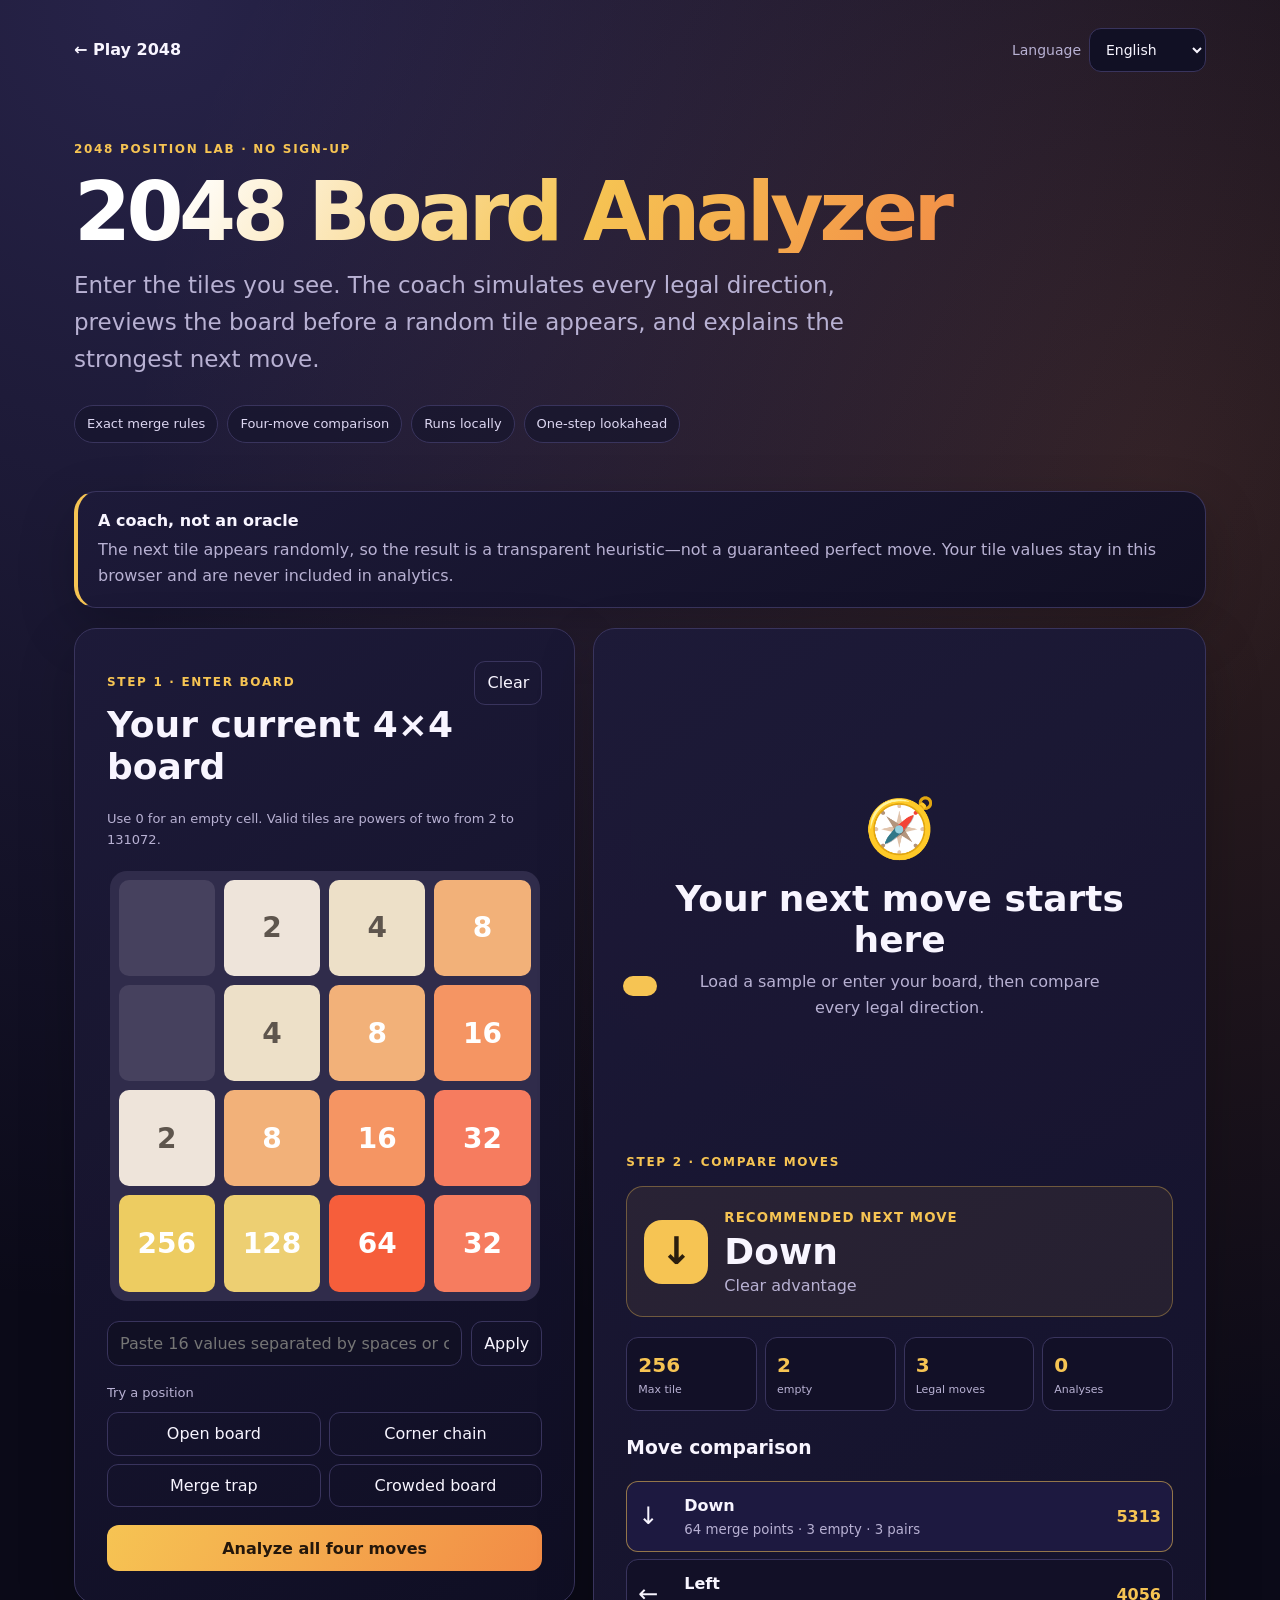
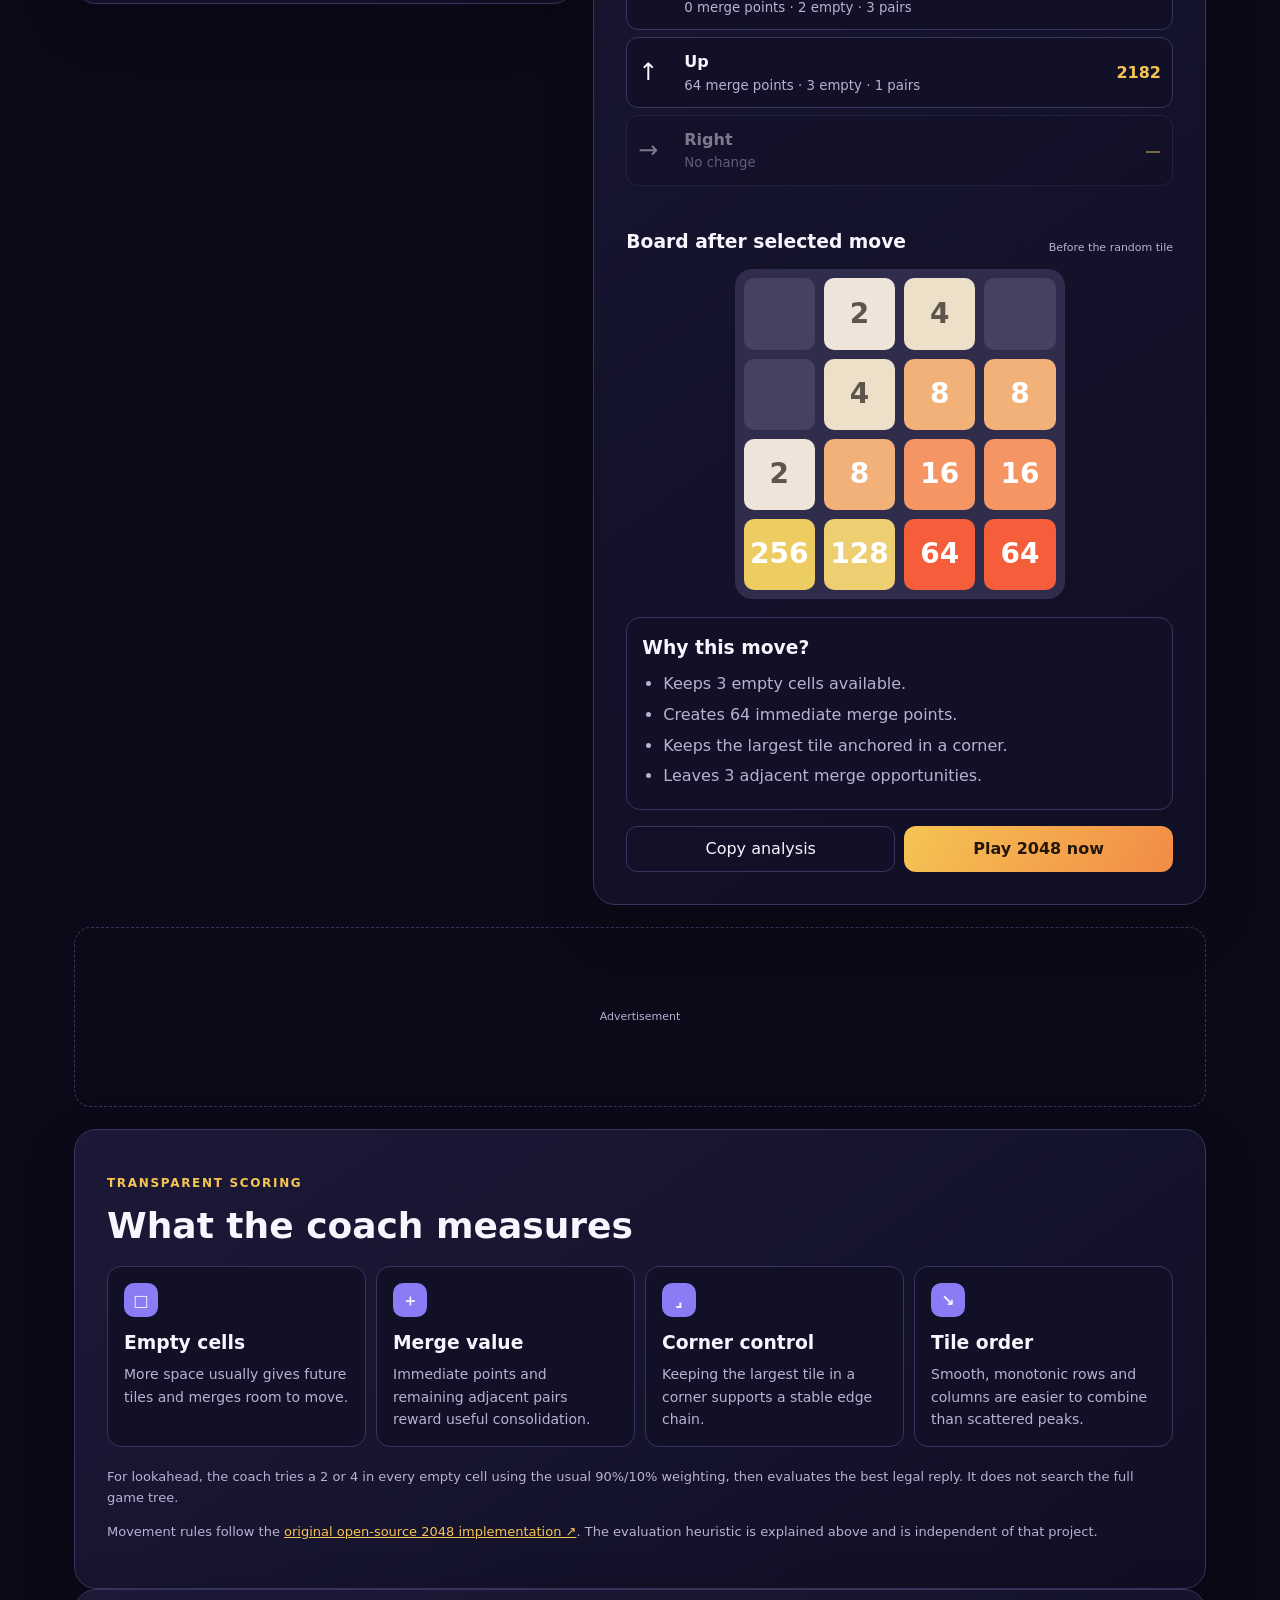
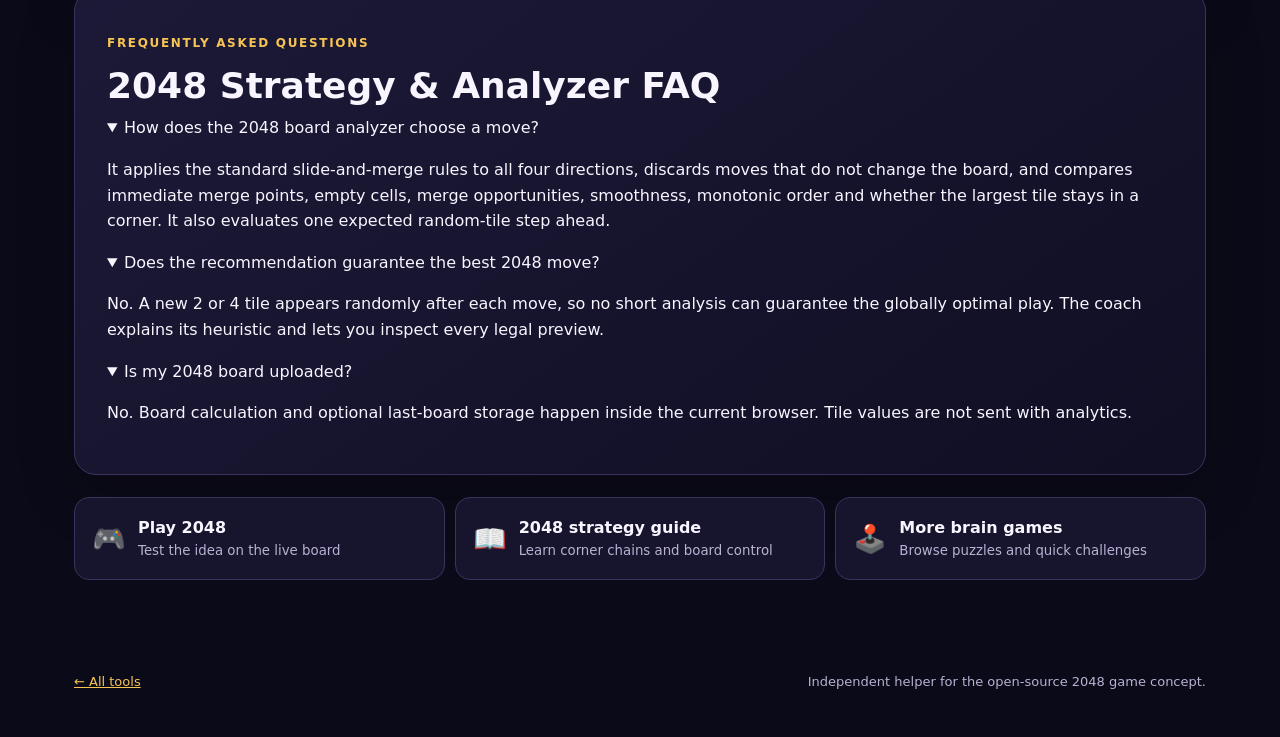
==== coach.html @ 90142094 "fix(seo): open coach faq details by default for search indexers" ====
<!doctype html>
<html lang="en">
<head>
  <meta charset="utf-8">
  <meta name="viewport" content="width=device-width,initial-scale=1">
  <meta name="robots" content="index,follow,max-image-preview:large">
  <meta name="theme-color" content="#17152d">
  <title>2048 Board Analyzer: Find Your Best Next Move | DopaBrain</title>
  <meta name="description" content="Enter any 2048 board and compare all legal moves. Preview the result, inspect empty cells, merges, corner control and get a transparent next-move recommendation.">
  <meta name="dateModified" content="2026-09-05">
  <link rel="canonical" href="https://dopabrain.com/puzzle-2048/coach.html">
  <meta property="og:type" content="website">
  <meta property="og:title" content="2048 Board Analyzer & Next-Move Coach">
  <meta property="og:description" content="Compare every legal 2048 move with a transparent, browser-local board analysis.">
  <meta property="og:url" content="https://dopabrain.com/puzzle-2048/coach.html">
  <meta property="og:image" content="https://dopabrain.com/portal/img/og/puzzle-2048.png">
  <meta name="twitter:card" content="summary_large_image">
  <link rel="alternate" hreflang="en" href="https://dopabrain.com/puzzle-2048/coach.html?lang=en">
  <link rel="alternate" hreflang="ko" href="https://dopabrain.com/puzzle-2048/coach.html?lang=ko">
  <link rel="alternate" hreflang="zh" href="https://dopabrain.com/puzzle-2048/coach.html?lang=zh">
  <link rel="alternate" hreflang="hi" href="https://dopabrain.com/puzzle-2048/coach.html?lang=hi">
  <link rel="alternate" hreflang="ru" href="https://dopabrain.com/puzzle-2048/coach.html?lang=ru">
  <link rel="alternate" hreflang="ja" href="https://dopabrain.com/puzzle-2048/coach.html?lang=ja">
  <link rel="alternate" hreflang="es" href="https://dopabrain.com/puzzle-2048/coach.html?lang=es">
  <link rel="alternate" hreflang="pt" href="https://dopabrain.com/puzzle-2048/coach.html?lang=pt">
  <link rel="alternate" hreflang="id" href="https://dopabrain.com/puzzle-2048/coach.html?lang=id">
  <link rel="alternate" hreflang="tr" href="https://dopabrain.com/puzzle-2048/coach.html?lang=tr">
  <link rel="alternate" hreflang="de" href="https://dopabrain.com/puzzle-2048/coach.html?lang=de">
  <link rel="alternate" hreflang="fr" href="https://dopabrain.com/puzzle-2048/coach.html?lang=fr">
  <link rel="alternate" hreflang="x-default" href="https://dopabrain.com/puzzle-2048/coach.html">
  <link rel="stylesheet" href="css/coach.css">
  <script async src="https://www.googletagmanager.com/gtag/js?id=G-J8GSWM40TV"></script>
  <script>window.dataLayer=window.dataLayer||[];function gtag(){dataLayer.push(arguments)}gtag('js',new Date());gtag('config','G-J8GSWM40TV',{'anonymize_ip':true,'allow_google_signals':false});</script>
  <script type="application/ld+json">
  {"@context":"https://schema.org","@type":"WebApplication","name":"2048 Board Analyzer and Next-Move Coach","applicationCategory":"GameApplication","operatingSystem":"Any","url":"https://dopabrain.com/puzzle-2048/coach.html","dateModified":"2026-09-05","isAccessibleForFree":true,"offers":{"@type":"Offer","price":"0","priceCurrency":"USD"},"description":"A browser-local 2048 position analyzer that simulates legal moves and compares board health."}
  </script>
  <script type="application/ld+json">
  {"@context":"https://schema.org","@type":"FAQPage","mainEntity":[
    {"@type":"Question","name":"How does the 2048 board analyzer choose a move?","acceptedAnswer":{"@type":"Answer","text":"It applies the standard slide-and-merge rules to all four directions, discards moves that do not change the board, and compares immediate merge points, empty cells, merge opportunities, smoothness, monotonic order and whether the largest tile stays in a corner. It also evaluates one expected random-tile step ahead."}},
    {"@type":"Question","name":"Does the recommendation guarantee the best 2048 move?","acceptedAnswer":{"@type":"Answer","text":"No. A new 2 or 4 tile appears randomly after each move, so no short analysis can guarantee the globally optimal play. The coach explains its heuristic and lets you inspect every legal preview."}},
    {"@type":"Question","name":"Is my 2048 board uploaded?","acceptedAnswer":{"@type":"Answer","text":"No. Board calculation and optional last-board storage happen inside the current browser. Tile values are not sent with analytics."}}
  ]}
  </script>
</head>
<body data-ad-serving="suspended-invalid-traffic-2026-09-03">
  <a class="skip" href="#boardEditor" data-i18n="skip">Skip to board editor</a>
  <header class="hero">
    <nav>
      <a href="./" id="playTop" data-preserve-lang><span aria-hidden="true">←</span> <span data-i18n="play">Play 2048</span></a>
      <label><span data-i18n="language">Language</span>
        <select id="language" aria-label="Language">
          <option value="en">English</option><option value="ko">한국어</option><option value="zh">中文</option><option value="hi">हिन्दी</option>
          <option value="ru">Русский</option><option value="ja">日本語</option><option value="es">Español</option><option value="pt">Português</option>
          <option value="id">Indonesia</option><option value="tr">Türkçe</option><option value="de">Deutsch</option><option value="fr">Français</option>
        </select>
      </label>
    </nav>
    <p class="eyebrow" data-i18n="eyebrow">2048 POSITION LAB · NO SIGN-UP</p>
    <h1 data-i18n="title">2048 Board Analyzer</h1>
    <p class="lead" data-i18n="lead">Enter the tiles you see. The coach simulates every legal direction, previews the board before a random tile appears, and explains the strongest next move.</p>
    <div class="hero-chips"><span data-i18n="chipRules">Exact merge rules</span><span data-i18n="chipMoves">Four-move comparison</span><span data-i18n="chipLocal">Runs locally</span><span data-i18n="chipLookahead">One-step lookahead</span></div>
  </header>

  <main>
    <section class="notice">
      <strong data-i18n="limitTitle">A coach, not an oracle</strong>
      <p data-i18n="limitBody">The next tile appears randomly, so the result is a transparent heuristic—not a guaranteed perfect move. Your tile values stay in this browser and are never included in analytics.</p>
    </section>

    <section class="workbench" aria-label="2048 analysis workbench">
      <article id="boardEditor" class="panel editor-panel">
        <div class="section-head"><div><p class="kicker" data-i18n="step1">STEP 1 · ENTER BOARD</p><h2 data-i18n="boardTitle">Your current 4×4 board</h2></div><button id="clearBoard" class="ghost" type="button" data-i18n="clear">Clear</button></div>
        <p class="fine" data-i18n="boardHelp">Use 0 for an empty cell. Valid tiles are powers of two from 2 to 131072.</p>
        <div id="boardInputs" class="board input-board" role="grid" aria-label="Editable 2048 board"></div>
        <div class="paste-row"><input id="pasteBoard" type="text" autocomplete="off" data-i18n-placeholder="pastePlaceholder" placeholder="Paste 16 values separated by spaces or commas"><button id="applyPaste" class="ghost" type="button" data-i18n="apply">Apply</button></div>
        <div class="preset-wrap"><span data-i18n="presets">Try a position</span><div id="presets" class="presets"><button type="button" data-preset="opening" data-i18n="presetOpening">Open board</button><button type="button" data-preset="corner" data-i18n="presetCorner">Corner chain</button><button type="button" data-preset="trap" data-i18n="presetTrap">Merge trap</button><button type="button" data-preset="endgame" data-i18n="presetEndgame">Crowded board</button></div></div>
        <p id="inputError" class="error" role="alert" hidden></p>
        <button id="analyze" class="primary analyze" type="button" data-i18n="analyze">Analyze all four moves</button>
      </article>

      <article class="panel result-panel" aria-live="polite">
        <div id="resultEmpty" class="result-empty"><span>🧭</span><h2 data-i18n="emptyTitle">Your next move starts here</h2><p data-i18n="emptyBody">Load a sample or enter your board, then compare every legal direction.</p></div>
        <div id="resultContent" hidden>
          <p class="kicker" data-i18n="step2">STEP 2 · COMPARE MOVES</p>
          <div class="recommendation"><span id="bestArrow" aria-hidden="true">←</span><div><small data-i18n="recommendation">RECOMMENDED NEXT MOVE</small><h2 id="bestMove">Left</h2><p id="confidence"></p></div></div>
          <div id="diagnostics" class="diagnostics"></div>
          <h3 data-i18n="moveTableTitle">Move comparison</h3>
          <div id="moveList" class="move-list"></div>
          <div class="preview-head"><h3 data-i18n="previewTitle">Board after selected move</h3><span data-i18n="beforeRandom">Before the random tile</span></div>
          <div id="previewBoard" class="board preview-board" aria-label="Move preview"></div>
          <div class="why"><h3 data-i18n="whyTitle">Why this move?</h3><ul id="reasons"></ul></div>
          <div class="result-actions"><button id="copyAnalysis" class="ghost" type="button" data-i18n="copy">Copy analysis</button><a id="playResult" class="primary link-button" href="./" data-preserve-lang data-i18n="playPosition">Play 2048 now</a></div>
        </div>
      </article>
    </section>

    <div class="ad-wrap"><span data-i18n="ad">Advertisement</span></div>

    <section class="panel explain">
      <p class="kicker" data-i18n="methodKicker">TRANSPARENT SCORING</p><h2 data-i18n="methodTitle">What the coach measures</h2>
      <div class="factor-grid">
        <article><span>□</span><h3 data-i18n="factorEmpty">Empty cells</h3><p data-i18n="factorEmptyBody">More space usually gives future tiles and merges room to move.</p></article>
        <article><span>＋</span><h3 data-i18n="factorMerge">Merge value</h3><p data-i18n="factorMergeBody">Immediate points and remaining adjacent pairs reward useful consolidation.</p></article>
        <article><span>⌟</span><h3 data-i18n="factorCorner">Corner control</h3><p data-i18n="factorCornerBody">Keeping the largest tile in a corner supports a stable edge chain.</p></article>
        <article><span>↘</span><h3 data-i18n="factorOrder">Tile order</h3><p data-i18n="factorOrderBody">Smooth, monotonic rows and columns are easier to combine than scattered peaks.</p></article>
      </div>
      <p class="fine" data-i18n="methodNote">For lookahead, the coach tries a 2 or 4 in every empty cell using the usual 90%/10% weighting, then evaluates the best legal reply. It does not search the full game tree.</p>
      <p class="fine">Movement rules follow the <a href="https://github.com/gabrielecirulli/2048" target="_blank" rel="noopener">original open-source 2048 implementation ↗</a>. The evaluation heuristic is explained above and is independent of that project.</p>
    </section>

    <section class="panel faq-section" aria-labelledby="faqTitle">
      <p class="kicker" data-i18n="faqKicker">FREQUENTLY ASKED QUESTIONS</p>
      <h2 id="faqTitle" data-i18n="faqTitle">2048 Strategy &amp; Analyzer FAQ</h2>
      <details class="faq-item" open>
        <summary data-i18n="faqQ1">How does the 2048 board analyzer choose a move?</summary>
        <p data-i18n="faqA1">It applies the standard slide-and-merge rules to all four directions, discards moves that do not change the board, and compares immediate merge points, empty cells, merge opportunities, smoothness, monotonic order and whether the largest tile stays in a corner. It also evaluates one expected random-tile step ahead.</p>
      </details>
      <details class="faq-item" open>
        <summary data-i18n="faqQ2">Does the recommendation guarantee the best 2048 move?</summary>
        <p data-i18n="faqA2">No. A new 2 or 4 tile appears randomly after each move, so no short analysis can guarantee the globally optimal play. The coach explains its heuristic and lets you inspect every legal preview.</p>
      </details>
      <details class="faq-item" open>
        <summary data-i18n="faqQ3">Is my 2048 board uploaded?</summary>
        <p data-i18n="faqA3">No. Board calculation and optional last-board storage happen inside the current browser. Tile values are not sent with analytics.</p>
      </details>
    </section>

    <section class="next-links">
      <a href="./" data-preserve-lang data-destination="play"><span>🎮</span><div><strong data-i18n="playCard">Play 2048</strong><small data-i18n="playCardBody">Test the idea on the live board</small></div></a>
      <a id="guideLink" href="/portal/blog/en/number-puzzle-2048-tips.html" data-destination="guide"><span>📖</span><div><strong data-i18n="guideCard">2048 strategy guide</strong><small data-i18n="guideCardBody">Learn corner chains and board control</small></div></a>
      <a href="/portal/games/" data-destination="games"><span>🕹️</span><div><strong data-i18n="gamesCard">More brain games</strong><small data-i18n="gamesCardBody">Browse puzzles and quick challenges</small></div></a>
    </section>
  </main>
  <footer><a href="/portal/tools/" data-i18n="tools">← All tools</a><span data-i18n="footer">Independent helper for the open-source 2048 game concept.</span></footer>
  <div id="toast" role="status" aria-live="polite"></div>
  <script src="js/coach.js" defer></script>
  <script src="/portal/js/cross-promo.js" defer></script>
</body>
</html>
---- css/coach.css ----
:root{--bg:#0b0a18;--panel:#17152d;--panel2:#201d3b;--line:#39345d;--text:#f8f5ff;--muted:#b8b1d3;--gold:#f6c453;--orange:#f28b46;--purple:#8b7cf6;--green:#78d9a1;--red:#ff7f8f;--radius:22px}*{box-sizing:border-box}html{scroll-behavior:smooth;overflow-x:hidden}body{margin:0;background:radial-gradient(circle at 12% 0,rgba(139,124,246,.22),transparent 32%),radial-gradient(circle at 90% 12%,rgba(242,139,70,.16),transparent 28%),var(--bg);color:var(--text);font:16px/1.6 Inter,ui-sans-serif,system-ui,-apple-system,BlinkMacSystemFont,"Segoe UI",sans-serif}button,input,select{font:inherit}a{color:var(--gold)}.skip{position:fixed;top:-80px;left:12px;z-index:50;padding:10px 14px;border-radius:10px;background:var(--gold);color:#21180b}.skip:focus{top:12px}.hero{max-width:1180px;margin:auto;padding:28px 24px 48px}.hero nav{display:flex;justify-content:space-between;align-items:center;gap:18px}.hero nav>a{color:var(--text);text-decoration:none;font-weight:800}.hero nav label{display:flex;align-items:center;gap:8px;color:var(--muted);font-size:14px}.hero select,.paste-row input{min-height:44px;border:1px solid var(--line);border-radius:12px;background:#111024;color:var(--text);padding:9px 12px}.eyebrow,.kicker{color:var(--gold);font-size:12px;font-weight:900;letter-spacing:.14em}.eyebrow{margin-top:68px}.hero h1{max-width:900px;margin:5px 0 14px;font-size:clamp(43px,8vw,82px);line-height:1;letter-spacing:-.055em;background:linear-gradient(120deg,#fff 12%,var(--gold),var(--orange));color:transparent;background-clip:text}.lead{max-width:800px;margin:0;color:var(--muted);font-size:clamp(18px,2.7vw,23px)}.hero-chips{display:flex;flex-wrap:wrap;gap:9px;margin-top:27px}.hero-chips span{padding:8px 12px;border:1px solid var(--line);border-radius:99px;background:rgba(23,21,45,.72);color:#ddd7f2;font-size:13px}main{max-width:1180px;margin:auto;padding:0 24px 70px}.notice,.panel{border:1px solid var(--line);border-radius:var(--radius);background:linear-gradient(145deg,rgba(29,26,57,.96),rgba(16,15,36,.96));box-shadow:0 20px 55px rgba(0,0,0,.22)}.notice{padding:16px 20px;margin-bottom:20px;border-left:4px solid var(--gold)}.notice p{margin:3px 0;color:var(--muted)}.workbench{display:grid;grid-template-columns:minmax(0,.9fr) minmax(0,1.1fr);gap:18px;align-items:start}.panel{padding:clamp(20px,3vw,32px)}.section-head{display:flex;align-items:flex-start;justify-content:space-between;gap:14px}.panel h2{margin:3px 0 9px;font-size:clamp(25px,3vw,36px);line-height:1.15}.fine{color:var(--muted);font-size:13px}.board{display:grid;grid-template-columns:repeat(4,minmax(0,1fr));gap:9px;width:min(100%,430px);aspect-ratio:1;margin:20px auto;padding:9px;border-radius:17px;background:#302c4b}.board-cell{display:grid;place-items:center;min-width:0;border:0;border-radius:10px;background:#46415e;color:#fff;font-weight:900;font-size:clamp(16px,3.6vw,28px);text-align:center}.input-board .board-cell{width:100%;height:100%;padding:2px;outline:none}.input-board .board-cell:focus{box-shadow:0 0 0 3px var(--gold)}.input-board .board-cell.invalid{box-shadow:0 0 0 3px var(--red)}.board-cell[data-level="0"]{color:rgba(255,255,255,.35)}.board-cell[data-level="1"]{background:#eee4da;color:#5e554d}.board-cell[data-level="2"]{background:#ede0c8;color:#5e554d}.board-cell[data-level="3"]{background:#f2b179}.board-cell[data-level="4"]{background:#f59563}.board-cell[data-level="5"]{background:#f67c5f}.board-cell[data-level="6"]{background:#f65e3b}.board-cell[data-level="7"]{background:#edcf72}.board-cell[data-level="8"]{background:#edcc61}.board-cell[data-level="9"]{background:#edc850}.board-cell[data-level="10"]{background:#edc53f}.board-cell[data-level="11"]{background:#edc22e}.board-cell[data-level="12"]{background:#8b7cf6}.board-cell[data-level="13"]{background:#6d5fe6}.board-cell[data-level="14"],.board-cell[data-level="15"],.board-cell[data-level="16"],.board-cell[data-level="17"]{background:#392f95}.paste-row{display:grid;grid-template-columns:1fr auto;gap:9px;margin:17px 0}.paste-row input{width:100%;min-width:0}.preset-wrap>span{display:block;margin-bottom:8px;color:var(--muted);font-size:13px}.presets{display:grid;grid-template-columns:repeat(2,minmax(0,1fr));gap:8px}.presets button,.ghost{min-height:42px;border:1px solid var(--line);border-radius:11px;background:transparent;color:var(--text);padding:8px 12px;cursor:pointer}.presets button:hover,.ghost:hover{border-color:var(--gold)}.primary{min-height:46px;border:0;border-radius:12px;background:linear-gradient(120deg,var(--gold),var(--orange));color:#24170b;padding:10px 16px;font-weight:900;cursor:pointer}.analyze{width:100%;margin-top:18px}.error{padding:10px 12px;border:1px solid rgba(255,127,143,.35);border-radius:10px;background:rgba(255,127,143,.08);color:#ffc4cb}.result-panel{position:sticky;top:16px;min-height:560px}.result-empty{min-height:480px;display:grid;place-content:center;text-align:center;color:var(--muted)}.result-empty>span{font-size:58px}.result-empty h2{color:var(--text)}.result-empty p{max-width:440px;margin:0 auto}.recommendation{display:flex;align-items:center;gap:16px;margin:14px 0 20px;padding:17px;border:1px solid rgba(246,196,83,.35);border-radius:17px;background:rgba(246,196,83,.07)}.recommendation>span{display:grid;place-items:center;width:64px;height:64px;flex:0 0 64px;border-radius:18px;background:var(--gold);color:#2b1e0e;font-size:38px;font-weight:900}.recommendation small{color:var(--gold);font-weight:900;letter-spacing:.08em}.recommendation h2{margin:1px 0}.recommendation p{margin:0;color:var(--muted)}.diagnostics{display:grid;grid-template-columns:repeat(4,minmax(0,1fr));gap:8px;margin-bottom:22px}.diagnostics div{display:grid;padding:11px;border:1px solid var(--line);border-radius:12px;background:#121027}.diagnostics strong{font-size:20px;color:var(--gold)}.diagnostics span{font-size:11px;color:var(--muted)}.move-list{display:grid;gap:7px}.move-row{display:grid;grid-template-columns:36px 1fr auto;align-items:center;gap:10px;width:100%;padding:11px;border:1px solid var(--line);border-radius:12px;background:#121027;color:var(--text);text-align:left;cursor:pointer}.move-row:hover,.move-row.selected{border-color:var(--purple);background:#1d1940}.move-row.recommended{border-color:rgba(246,196,83,.55)}.move-row:disabled{opacity:.46;cursor:not-allowed}.move-row>span:first-child{font-size:24px}.move-row strong,.move-row small{display:block}.move-row small{color:var(--muted)}.move-row b{color:var(--gold)}.preview-head{display:flex;align-items:end;justify-content:space-between;gap:12px;margin-top:22px}.preview-head h3{margin-bottom:0}.preview-head span{color:var(--muted);font-size:11px}.preview-board{width:min(100%,330px);margin:13px auto}.why{margin-top:18px;padding:15px;border:1px solid var(--line);border-radius:14px;background:#121027}.why h3{margin:0}.why ul{margin:8px 0 0;padding-left:21px;color:var(--muted)}.why li{margin:5px 0}.result-actions{display:grid;grid-template-columns:1fr 1fr;gap:9px;margin-top:16px}.link-button{display:grid;place-items:center;text-decoration:none}.ad-wrap{min-height:180px;display:grid;place-items:center;margin:22px 0;border:1px dashed var(--line);border-radius:17px;color:var(--muted);font-size:11px}.explain{margin-top:22px}.factor-grid{display:grid;grid-template-columns:repeat(4,minmax(0,1fr));gap:10px;margin:20px 0}.factor-grid article{padding:16px;border:1px solid var(--line);border-radius:14px;background:#121027}.factor-grid article>span{display:grid;place-items:center;width:34px;height:34px;border-radius:10px;background:var(--purple);font-weight:900}.factor-grid h3{margin:11px 0 5px}.factor-grid p{margin:0;color:var(--muted);font-size:14px}.next-links{display:grid;grid-template-columns:repeat(3,minmax(0,1fr));gap:10px;margin:22px 0}.next-links a{display:flex;gap:12px;align-items:center;padding:17px;border:1px solid var(--line);border-radius:15px;background:var(--panel);color:var(--text);text-decoration:none}.next-links a:hover{border-color:var(--gold)}.next-links a>span{font-size:27px}.next-links strong,.next-links small{display:block}.next-links small{color:var(--muted)}footer{max-width:1180px;margin:auto;padding:0 24px 45px;display:flex;justify-content:space-between;gap:18px;color:var(--muted);font-size:13px}#toast{position:fixed;left:50%;bottom:24px;z-index:60;transform:translate(-50%,120px);padding:10px 17px;border-radius:99px;background:var(--gold);color:#25180a;font-weight:900;transition:.24s}#toast.show{transform:translate(-50%,0)}@media(max-width:900px){.workbench{grid-template-columns:1fr}.result-panel{position:static}.factor-grid{grid-template-columns:repeat(2,minmax(0,1fr))}}@media(max-width:620px){.hero,main{padding-left:15px;padding-right:15px}.hero nav{align-items:flex-start}.hero nav label>span{display:none}.eyebrow{margin-top:48px}.panel{padding:19px 14px}.diagnostics{grid-template-columns:repeat(2,minmax(0,1fr))}.next-links{grid-template-columns:1fr}.result-actions{grid-template-columns:1fr}.board{gap:6px;padding:6px}.board-cell{border-radius:7px}.preview-head{align-items:flex-start;flex-direction:column}.factor-grid{grid-template-columns:1fr 1fr}footer{flex-direction:column}.paste-row{grid-template-columns:1fr}.faq-section{margin-top:22px}.faq-item{border:1px solid var(--line);border-radius:12px;background:#121027;margin-bottom:10px;overflow:hidden}.faq-item summary{min-height:48px;display:flex;align-items:center;padding:12px 16px;cursor:pointer;font-weight:700;color:var(--text);outline:none;user-select:none}.faq-item summary:hover{color:var(--gold)}.faq-item p{padding:0 16px 14px;margin:0;color:var(--muted);font-size:14px;line-height:1.6}
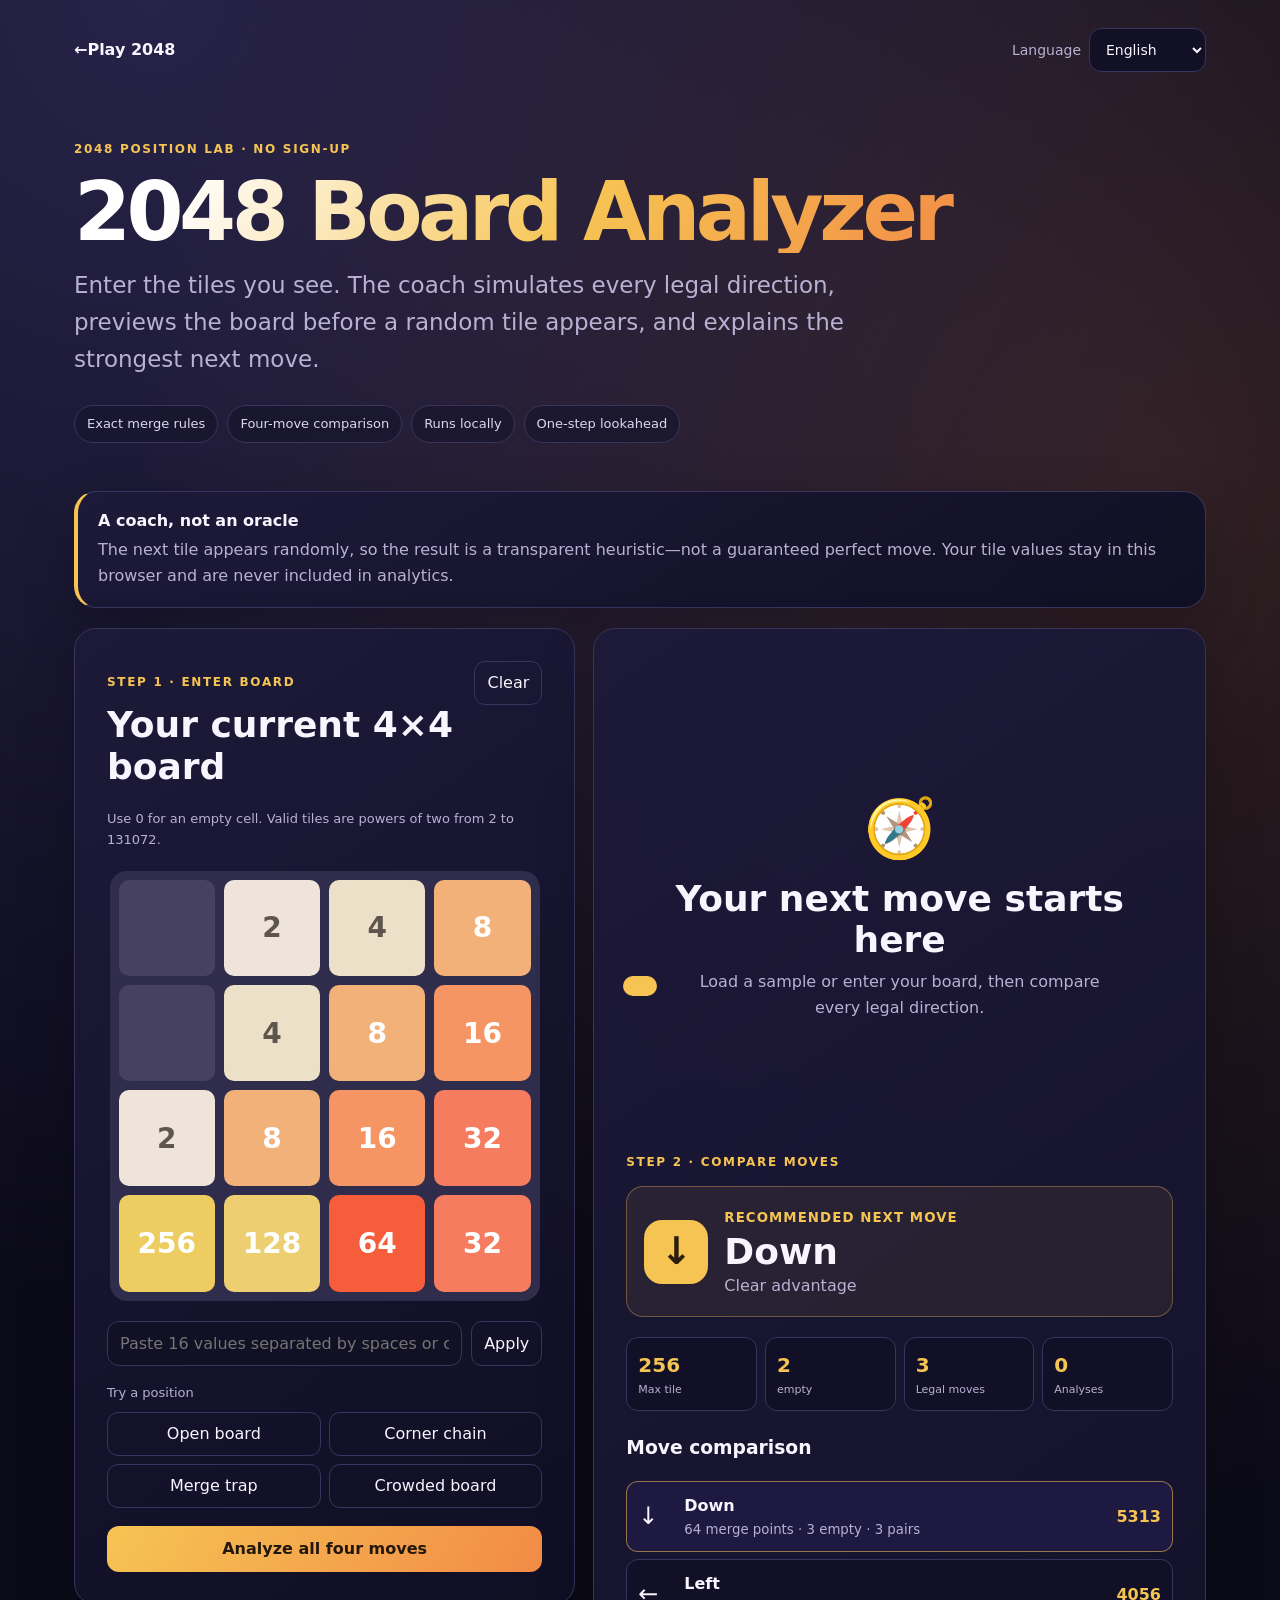
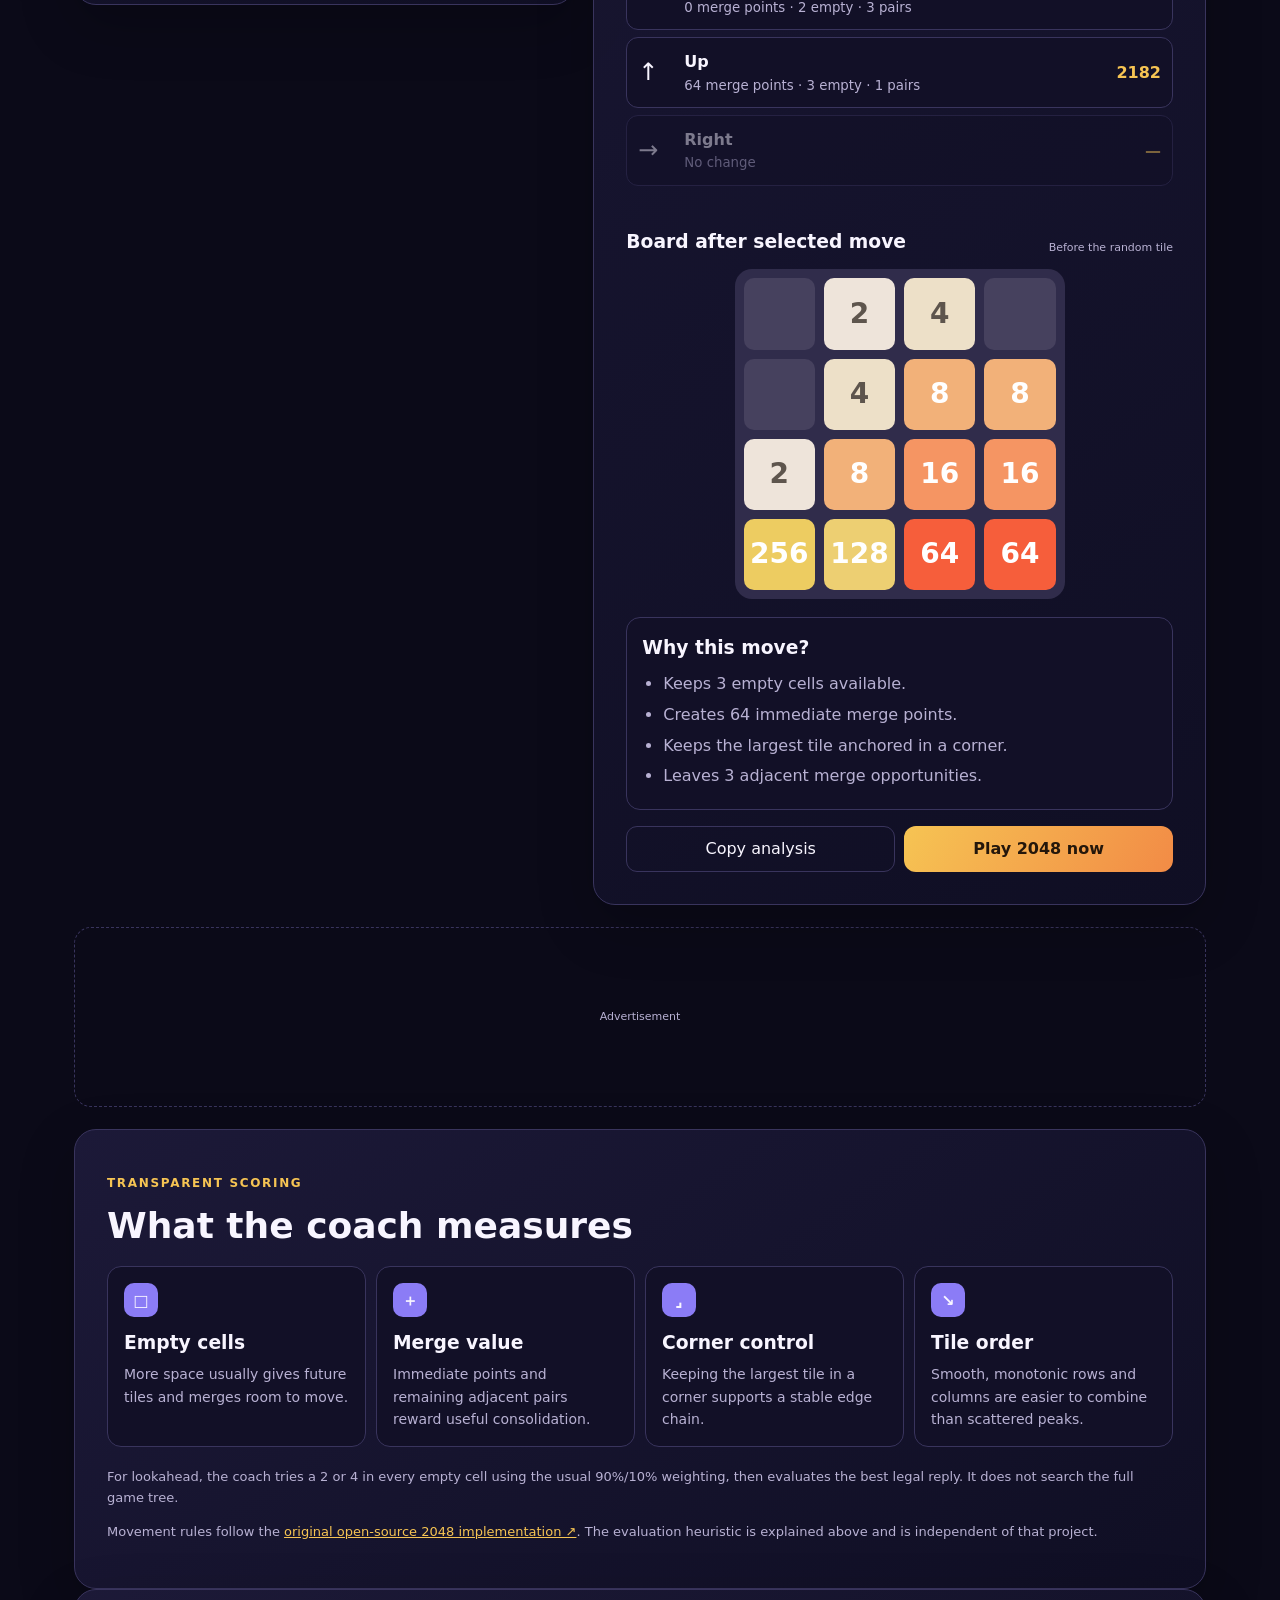
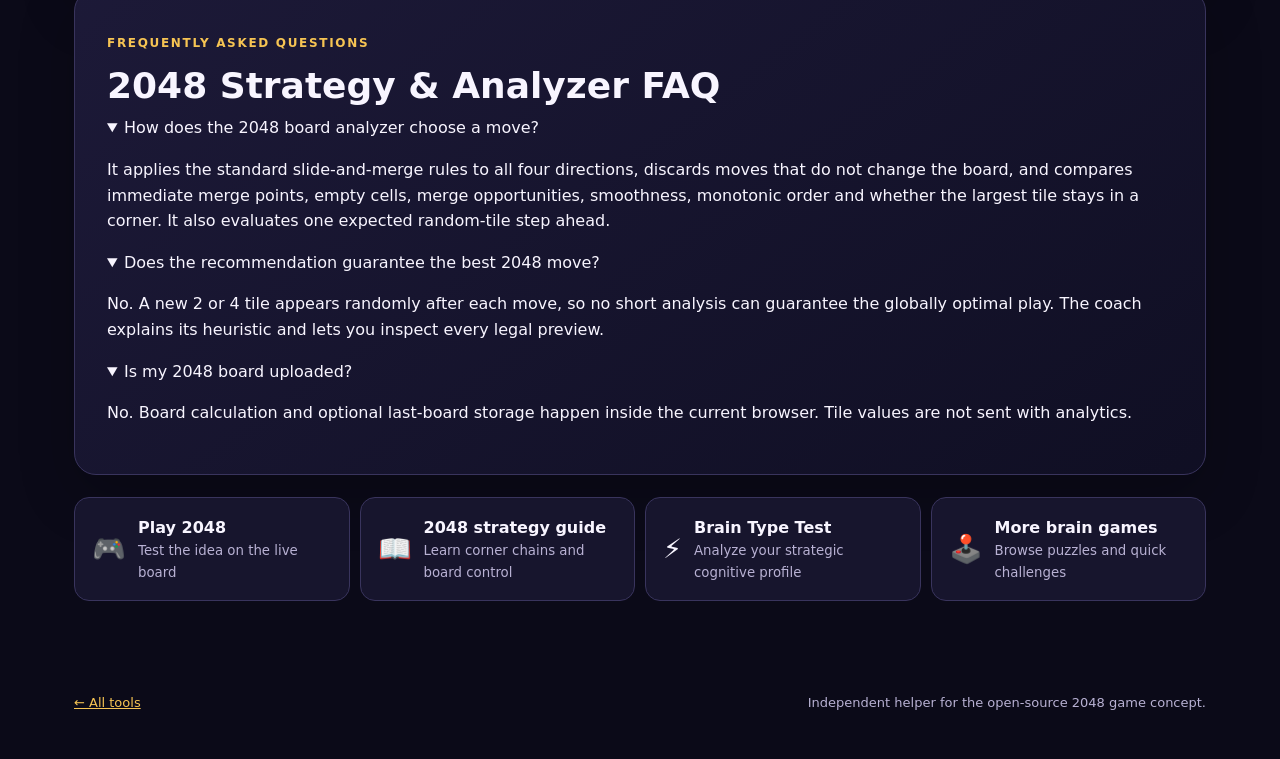
==== commit b0c05452: "feat(funnel): interlink 2048 coach with brain-type test and fix home link touch target" ====
--- a/coach.html
+++ b/coach.html
@@ -128,6 +128,7 @@
     <section class="next-links">
       <a href="./" data-preserve-lang data-destination="play"><span>🎮</span><div><strong data-i18n="playCard">Play 2048</strong><small data-i18n="playCardBody">Test the idea on the live board</small></div></a>
       <a id="guideLink" href="/portal/blog/en/number-puzzle-2048-tips.html" data-destination="guide"><span>📖</span><div><strong data-i18n="guideCard">2048 strategy guide</strong><small data-i18n="guideCardBody">Learn corner chains and board control</small></div></a>
+      <a href="/brain-type/" data-preserve-lang data-destination="brain-type"><span>⚡</span><div><strong data-i18n="brainCard">Brain Type Test</strong><small data-i18n="brainCardBody">Analyze your strategic cognitive profile</small></div></a>
       <a href="/portal/games/" data-destination="games"><span>🕹️</span><div><strong data-i18n="gamesCard">More brain games</strong><small data-i18n="gamesCardBody">Browse puzzles and quick challenges</small></div></a>
     </section>
   </main>
--- a/css/coach.css
+++ b/css/coach.css
@@ -1 +1 @@
-:root{--bg:#0b0a18;--panel:#17152d;--panel2:#201d3b;--line:#39345d;--text:#f8f5ff;--muted:#b8b1d3;--gold:#f6c453;--orange:#f28b46;--purple:#8b7cf6;--green:#78d9a1;--red:#ff7f8f;--radius:22px}*{box-sizing:border-box}html{scroll-behavior:smooth;overflow-x:hidden}body{margin:0;background:radial-gradient(circle at 12% 0,rgba(139,124,246,.22),transparent 32%),radial-gradient(circle at 90% 12%,rgba(242,139,70,.16),transparent 28%),var(--bg);color:var(--text);font:16px/1.6 Inter,ui-sans-serif,system-ui,-apple-system,BlinkMacSystemFont,"Segoe UI",sans-serif}button,input,select{font:inherit}a{color:var(--gold)}.skip{position:fixed;top:-80px;left:12px;z-index:50;padding:10px 14px;border-radius:10px;background:var(--gold);color:#21180b}.skip:focus{top:12px}.hero{max-width:1180px;margin:auto;padding:28px 24px 48px}.hero nav{display:flex;justify-content:space-between;align-items:center;gap:18px}.hero nav>a{color:var(--text);text-decoration:none;font-weight:800}.hero nav label{display:flex;align-items:center;gap:8px;color:var(--muted);font-size:14px}.hero select,.paste-row input{min-height:44px;border:1px solid var(--line);border-radius:12px;background:#111024;color:var(--text);padding:9px 12px}.eyebrow,.kicker{color:var(--gold);font-size:12px;font-weight:900;letter-spacing:.14em}.eyebrow{margin-top:68px}.hero h1{max-width:900px;margin:5px 0 14px;font-size:clamp(43px,8vw,82px);line-height:1;letter-spacing:-.055em;background:linear-gradient(120deg,#fff 12%,var(--gold),var(--orange));color:transparent;background-clip:text}.lead{max-width:800px;margin:0;color:var(--muted);font-size:clamp(18px,2.7vw,23px)}.hero-chips{display:flex;flex-wrap:wrap;gap:9px;margin-top:27px}.hero-chips span{padding:8px 12px;border:1px solid var(--line);border-radius:99px;background:rgba(23,21,45,.72);color:#ddd7f2;font-size:13px}main{max-width:1180px;margin:auto;padding:0 24px 70px}.notice,.panel{border:1px solid var(--line);border-radius:var(--radius);background:linear-gradient(145deg,rgba(29,26,57,.96),rgba(16,15,36,.96));box-shadow:0 20px 55px rgba(0,0,0,.22)}.notice{padding:16px 20px;margin-bottom:20px;border-left:4px solid var(--gold)}.notice p{margin:3px 0;color:var(--muted)}.workbench{display:grid;grid-template-columns:minmax(0,.9fr) minmax(0,1.1fr);gap:18px;align-items:start}.panel{padding:clamp(20px,3vw,32px)}.section-head{display:flex;align-items:flex-start;justify-content:space-between;gap:14px}.panel h2{margin:3px 0 9px;font-size:clamp(25px,3vw,36px);line-height:1.15}.fine{color:var(--muted);font-size:13px}.board{display:grid;grid-template-columns:repeat(4,minmax(0,1fr));gap:9px;width:min(100%,430px);aspect-ratio:1;margin:20px auto;padding:9px;border-radius:17px;background:#302c4b}.board-cell{display:grid;place-items:center;min-width:0;border:0;border-radius:10px;background:#46415e;color:#fff;font-weight:900;font-size:clamp(16px,3.6vw,28px);text-align:center}.input-board .board-cell{width:100%;height:100%;padding:2px;outline:none}.input-board .board-cell:focus{box-shadow:0 0 0 3px var(--gold)}.input-board .board-cell.invalid{box-shadow:0 0 0 3px var(--red)}.board-cell[data-level="0"]{color:rgba(255,255,255,.35)}.board-cell[data-level="1"]{background:#eee4da;color:#5e554d}.board-cell[data-level="2"]{background:#ede0c8;color:#5e554d}.board-cell[data-level="3"]{background:#f2b179}.board-cell[data-level="4"]{background:#f59563}.board-cell[data-level="5"]{background:#f67c5f}.board-cell[data-level="6"]{background:#f65e3b}.board-cell[data-level="7"]{background:#edcf72}.board-cell[data-level="8"]{background:#edcc61}.board-cell[data-level="9"]{background:#edc850}.board-cell[data-level="10"]{background:#edc53f}.board-cell[data-level="11"]{background:#edc22e}.board-cell[data-level="12"]{background:#8b7cf6}.board-cell[data-level="13"]{background:#6d5fe6}.board-cell[data-level="14"],.board-cell[data-level="15"],.board-cell[data-level="16"],.board-cell[data-level="17"]{background:#392f95}.paste-row{display:grid;grid-template-columns:1fr auto;gap:9px;margin:17px 0}.paste-row input{width:100%;min-width:0}.preset-wrap>span{display:block;margin-bottom:8px;color:var(--muted);font-size:13px}.presets{display:grid;grid-template-columns:repeat(2,minmax(0,1fr));gap:8px}.presets button,.ghost{min-height:42px;border:1px solid var(--line);border-radius:11px;background:transparent;color:var(--text);padding:8px 12px;cursor:pointer}.presets button:hover,.ghost:hover{border-color:var(--gold)}.primary{min-height:46px;border:0;border-radius:12px;background:linear-gradient(120deg,var(--gold),var(--orange));color:#24170b;padding:10px 16px;font-weight:900;cursor:pointer}.analyze{width:100%;margin-top:18px}.error{padding:10px 12px;border:1px solid rgba(255,127,143,.35);border-radius:10px;background:rgba(255,127,143,.08);color:#ffc4cb}.result-panel{position:sticky;top:16px;min-height:560px}.result-empty{min-height:480px;display:grid;place-content:center;text-align:center;color:var(--muted)}.result-empty>span{font-size:58px}.result-empty h2{color:var(--text)}.result-empty p{max-width:440px;margin:0 auto}.recommendation{display:flex;align-items:center;gap:16px;margin:14px 0 20px;padding:17px;border:1px solid rgba(246,196,83,.35);border-radius:17px;background:rgba(246,196,83,.07)}.recommendation>span{display:grid;place-items:center;width:64px;height:64px;flex:0 0 64px;border-radius:18px;background:var(--gold);color:#2b1e0e;font-size:38px;font-weight:900}.recommendation small{color:var(--gold);font-weight:900;letter-spacing:.08em}.recommendation h2{margin:1px 0}.recommendation p{margin:0;color:var(--muted)}.diagnostics{display:grid;grid-template-columns:repeat(4,minmax(0,1fr));gap:8px;margin-bottom:22px}.diagnostics div{display:grid;padding:11px;border:1px solid var(--line);border-radius:12px;background:#121027}.diagnostics strong{font-size:20px;color:var(--gold)}.diagnostics span{font-size:11px;color:var(--muted)}.move-list{display:grid;gap:7px}.move-row{display:grid;grid-template-columns:36px 1fr auto;align-items:center;gap:10px;width:100%;padding:11px;border:1px solid var(--line);border-radius:12px;background:#121027;color:var(--text);text-align:left;cursor:pointer}.move-row:hover,.move-row.selected{border-color:var(--purple);background:#1d1940}.move-row.recommended{border-color:rgba(246,196,83,.55)}.move-row:disabled{opacity:.46;cursor:not-allowed}.move-row>span:first-child{font-size:24px}.move-row strong,.move-row small{display:block}.move-row small{color:var(--muted)}.move-row b{color:var(--gold)}.preview-head{display:flex;align-items:end;justify-content:space-between;gap:12px;margin-top:22px}.preview-head h3{margin-bottom:0}.preview-head span{color:var(--muted);font-size:11px}.preview-board{width:min(100%,330px);margin:13px auto}.why{margin-top:18px;padding:15px;border:1px solid var(--line);border-radius:14px;background:#121027}.why h3{margin:0}.why ul{margin:8px 0 0;padding-left:21px;color:var(--muted)}.why li{margin:5px 0}.result-actions{display:grid;grid-template-columns:1fr 1fr;gap:9px;margin-top:16px}.link-button{display:grid;place-items:center;text-decoration:none}.ad-wrap{min-height:180px;display:grid;place-items:center;margin:22px 0;border:1px dashed var(--line);border-radius:17px;color:var(--muted);font-size:11px}.explain{margin-top:22px}.factor-grid{display:grid;grid-template-columns:repeat(4,minmax(0,1fr));gap:10px;margin:20px 0}.factor-grid article{padding:16px;border:1px solid var(--line);border-radius:14px;background:#121027}.factor-grid article>span{display:grid;place-items:center;width:34px;height:34px;border-radius:10px;background:var(--purple);font-weight:900}.factor-grid h3{margin:11px 0 5px}.factor-grid p{margin:0;color:var(--muted);font-size:14px}.next-links{display:grid;grid-template-columns:repeat(3,minmax(0,1fr));gap:10px;margin:22px 0}.next-links a{display:flex;gap:12px;align-items:center;padding:17px;border:1px solid var(--line);border-radius:15px;background:var(--panel);color:var(--text);text-decoration:none}.next-links a:hover{border-color:var(--gold)}.next-links a>span{font-size:27px}.next-links strong,.next-links small{display:block}.next-links small{color:var(--muted)}footer{max-width:1180px;margin:auto;padding:0 24px 45px;display:flex;justify-content:space-between;gap:18px;color:var(--muted);font-size:13px}#toast{position:fixed;left:50%;bottom:24px;z-index:60;transform:translate(-50%,120px);padding:10px 17px;border-radius:99px;background:var(--gold);color:#25180a;font-weight:900;transition:.24s}#toast.show{transform:translate(-50%,0)}@media(max-width:900px){.workbench{grid-template-columns:1fr}.result-panel{position:static}.factor-grid{grid-template-columns:repeat(2,minmax(0,1fr))}}@media(max-width:620px){.hero,main{padding-left:15px;padding-right:15px}.hero nav{align-items:flex-start}.hero nav label>span{display:none}.eyebrow{margin-top:48px}.panel{padding:19px 14px}.diagnostics{grid-template-columns:repeat(2,minmax(0,1fr))}.next-links{grid-template-columns:1fr}.result-actions{grid-template-columns:1fr}.board{gap:6px;padding:6px}.board-cell{border-radius:7px}.preview-head{align-items:flex-start;flex-direction:column}.factor-grid{grid-template-columns:1fr 1fr}footer{flex-direction:column}.paste-row{grid-template-columns:1fr}.faq-section{margin-top:22px}.faq-item{border:1px solid var(--line);border-radius:12px;background:#121027;margin-bottom:10px;overflow:hidden}.faq-item summary{min-height:48px;display:flex;align-items:center;padding:12px 16px;cursor:pointer;font-weight:700;color:var(--text);outline:none;user-select:none}.faq-item summary:hover{color:var(--gold)}.faq-item p{padding:0 16px 14px;margin:0;color:var(--muted);font-size:14px;line-height:1.6}
+:root{--bg:#0b0a18;--panel:#17152d;--panel2:#201d3b;--line:#39345d;--text:#f8f5ff;--muted:#b8b1d3;--gold:#f6c453;--orange:#f28b46;--purple:#8b7cf6;--green:#78d9a1;--red:#ff7f8f;--radius:22px}*{box-sizing:border-box}html{scroll-behavior:smooth;overflow-x:hidden}body{margin:0;background:radial-gradient(circle at 12% 0,rgba(139,124,246,.22),transparent 32%),radial-gradient(circle at 90% 12%,rgba(242,139,70,.16),transparent 28%),var(--bg);color:var(--text);font:16px/1.6 Inter,ui-sans-serif,system-ui,-apple-system,BlinkMacSystemFont,"Segoe UI",sans-serif}button,input,select{font:inherit}a{color:var(--gold)}.skip{position:fixed;top:-80px;left:12px;z-index:50;padding:10px 14px;border-radius:10px;background:var(--gold);color:#21180b}.skip:focus{top:12px}.hero{max-width:1180px;margin:auto;padding:28px 24px 48px}.hero nav{display:flex;justify-content:space-between;align-items:center;gap:18px}.hero nav>a{color:var(--text);text-decoration:none;font-weight:800;min-height:44px;display:inline-flex;align-items:center}.hero nav label{display:flex;align-items:center;gap:8px;color:var(--muted);font-size:14px}.hero select,.paste-row input{min-height:44px;border:1px solid var(--line);border-radius:12px;background:#111024;color:var(--text);padding:9px 12px}.eyebrow,.kicker{color:var(--gold);font-size:12px;font-weight:900;letter-spacing:.14em}.eyebrow{margin-top:68px}.hero h1{max-width:900px;margin:5px 0 14px;font-size:clamp(43px,8vw,82px);line-height:1;letter-spacing:-.055em;background:linear-gradient(120deg,#fff 12%,var(--gold),var(--orange));color:transparent;background-clip:text}.lead{max-width:800px;margin:0;color:var(--muted);font-size:clamp(18px,2.7vw,23px)}.hero-chips{display:flex;flex-wrap:wrap;gap:9px;margin-top:27px}.hero-chips span{padding:8px 12px;border:1px solid var(--line);border-radius:99px;background:rgba(23,21,45,.72);color:#ddd7f2;font-size:13px}main{max-width:1180px;margin:auto;padding:0 24px 70px}.notice,.panel{border:1px solid var(--line);border-radius:var(--radius);background:linear-gradient(145deg,rgba(29,26,57,.96),rgba(16,15,36,.96));box-shadow:0 20px 55px rgba(0,0,0,.22)}.notice{padding:16px 20px;margin-bottom:20px;border-left:4px solid var(--gold)}.notice p{margin:3px 0;color:var(--muted)}.workbench{display:grid;grid-template-columns:minmax(0,.9fr) minmax(0,1.1fr);gap:18px;align-items:start}.panel{padding:clamp(20px,3vw,32px)}.section-head{display:flex;align-items:flex-start;justify-content:space-between;gap:14px}.panel h2{margin:3px 0 9px;font-size:clamp(25px,3vw,36px);line-height:1.15}.fine{color:var(--muted);font-size:13px}.board{display:grid;grid-template-columns:repeat(4,minmax(0,1fr));gap:9px;width:min(100%,430px);aspect-ratio:1;margin:20px auto;padding:9px;border-radius:17px;background:#302c4b}.board-cell{display:grid;place-items:center;min-width:0;border:0;border-radius:10px;background:#46415e;color:#fff;font-weight:900;font-size:clamp(16px,3.6vw,28px);text-align:center}.input-board .board-cell{width:100%;height:100%;padding:2px;outline:none}.input-board .board-cell:focus{box-shadow:0 0 0 3px var(--gold)}.input-board .board-cell.invalid{box-shadow:0 0 0 3px var(--red)}.board-cell[data-level="0"]{color:rgba(255,255,255,.35)}.board-cell[data-level="1"]{background:#eee4da;color:#5e554d}.board-cell[data-level="2"]{background:#ede0c8;color:#5e554d}.board-cell[data-level="3"]{background:#f2b179}.board-cell[data-level="4"]{background:#f59563}.board-cell[data-level="5"]{background:#f67c5f}.board-cell[data-level="6"]{background:#f65e3b}.board-cell[data-level="7"]{background:#edcf72}.board-cell[data-level="8"]{background:#edcc61}.board-cell[data-level="9"]{background:#edc850}.board-cell[data-level="10"]{background:#edc53f}.board-cell[data-level="11"]{background:#edc22e}.board-cell[data-level="12"]{background:#8b7cf6}.board-cell[data-level="13"]{background:#6d5fe6}.board-cell[data-level="14"],.board-cell[data-level="15"],.board-cell[data-level="16"],.board-cell[data-level="17"]{background:#392f95}.paste-row{display:grid;grid-template-columns:1fr auto;gap:9px;margin:17px 0}.paste-row input{width:100%;min-width:0}.preset-wrap>span{display:block;margin-bottom:8px;color:var(--muted);font-size:13px}.presets{display:grid;grid-template-columns:repeat(2,minmax(0,1fr));gap:8px}.presets button,.ghost{min-height:44px;border:1px solid var(--line);border-radius:11px;background:transparent;color:var(--text);padding:8px 12px;cursor:pointer}.presets button:hover,.ghost:hover{border-color:var(--gold)}.primary{min-height:46px;border:0;border-radius:12px;background:linear-gradient(120deg,var(--gold),var(--orange));color:#24170b;padding:10px 16px;font-weight:900;cursor:pointer}.analyze{width:100%;margin-top:18px}.error{padding:10px 12px;border:1px solid rgba(255,127,143,.35);border-radius:10px;background:rgba(255,127,143,.08);color:#ffc4cb}.result-panel{position:sticky;top:16px;min-height:560px}.result-empty{min-height:480px;display:grid;place-content:center;text-align:center;color:var(--muted)}.result-empty>span{font-size:58px}.result-empty h2{color:var(--text)}.result-empty p{max-width:440px;margin:0 auto}.recommendation{display:flex;align-items:center;gap:16px;margin:14px 0 20px;padding:17px;border:1px solid rgba(246,196,83,.35);border-radius:17px;background:rgba(246,196,83,.07)}.recommendation>span{display:grid;place-items:center;width:64px;height:64px;flex:0 0 64px;border-radius:18px;background:var(--gold);color:#2b1e0e;font-size:38px;font-weight:900}.recommendation small{color:var(--gold);font-weight:900;letter-spacing:.08em}.recommendation h2{margin:1px 0}.recommendation p{margin:0;color:var(--muted)}.diagnostics{display:grid;grid-template-columns:repeat(4,minmax(0,1fr));gap:8px;margin-bottom:22px}.diagnostics div{display:grid;padding:11px;border:1px solid var(--line);border-radius:12px;background:#121027}.diagnostics strong{font-size:20px;color:var(--gold)}.diagnostics span{font-size:11px;color:var(--muted)}.move-list{display:grid;gap:7px}.move-row{display:grid;grid-template-columns:36px 1fr auto;align-items:center;gap:10px;width:100%;padding:11px;border:1px solid var(--line);border-radius:12px;background:#121027;color:var(--text);text-align:left;cursor:pointer}.move-row:hover,.move-row.selected{border-color:var(--purple);background:#1d1940}.move-row.recommended{border-color:rgba(246,196,83,.55)}.move-row:disabled{opacity:.46;cursor:not-allowed}.move-row>span:first-child{font-size:24px}.move-row strong,.move-row small{display:block}.move-row small{color:var(--muted)}.move-row b{color:var(--gold)}.preview-head{display:flex;align-items:end;justify-content:space-between;gap:12px;margin-top:22px}.preview-head h3{margin-bottom:0}.preview-head span{color:var(--muted);font-size:11px}.preview-board{width:min(100%,330px);margin:13px auto}.why{margin-top:18px;padding:15px;border:1px solid var(--line);border-radius:14px;background:#121027}.why h3{margin:0}.why ul{margin:8px 0 0;padding-left:21px;color:var(--muted)}.why li{margin:5px 0}.result-actions{display:grid;grid-template-columns:1fr 1fr;gap:9px;margin-top:16px}.link-button{display:grid;place-items:center;text-decoration:none}.ad-wrap{min-height:180px;display:grid;place-items:center;margin:22px 0;border:1px dashed var(--line);border-radius:17px;color:var(--muted);font-size:11px}.explain{margin-top:22px}.factor-grid{display:grid;grid-template-columns:repeat(4,minmax(0,1fr));gap:10px;margin:20px 0}.factor-grid article{padding:16px;border:1px solid var(--line);border-radius:14px;background:#121027}.factor-grid article>span{display:grid;place-items:center;width:34px;height:34px;border-radius:10px;background:var(--purple);font-weight:900}.factor-grid h3{margin:11px 0 5px}.factor-grid p{margin:0;color:var(--muted);font-size:14px}.next-links{display:grid;grid-template-columns:repeat(auto-fit,minmax(240px,1fr));gap:10px;margin:22px 0}.next-links a{display:flex;gap:12px;align-items:center;padding:17px;border:1px solid var(--line);border-radius:15px;background:var(--panel);color:var(--text);text-decoration:none}.next-links a:hover{border-color:var(--gold)}.next-links a>span{font-size:27px}.next-links strong,.next-links small{display:block}.next-links small{color:var(--muted)}footer{max-width:1180px;margin:auto;padding:0 24px 45px;display:flex;justify-content:space-between;gap:18px;color:var(--muted);font-size:13px}#toast{position:fixed;left:50%;bottom:24px;z-index:60;transform:translate(-50%,120px);padding:10px 17px;border-radius:99px;background:var(--gold);color:#25180a;font-weight:900;transition:.24s}#toast.show{transform:translate(-50%,0)}@media(max-width:900px){.workbench{grid-template-columns:1fr}.result-panel{position:static}.factor-grid{grid-template-columns:repeat(2,minmax(0,1fr))}}@media(max-width:620px){.hero,main{padding-left:15px;padding-right:15px}.hero nav{align-items:flex-start}.hero nav label>span{display:none}.eyebrow{margin-top:48px}.panel{padding:19px 14px}.diagnostics{grid-template-columns:repeat(2,minmax(0,1fr))}.next-links{grid-template-columns:1fr}.result-actions{grid-template-columns:1fr}.board{gap:6px;padding:6px}.board-cell{border-radius:7px}.preview-head{align-items:flex-start;flex-direction:column}.factor-grid{grid-template-columns:1fr 1fr}footer{flex-direction:column}.paste-row{grid-template-columns:1fr}.faq-section{margin-top:22px}.faq-item{border:1px solid var(--line);border-radius:12px;background:#121027;margin-bottom:10px;overflow:hidden}.faq-item summary{min-height:48px;display:flex;align-items:center;padding:12px 16px;cursor:pointer;font-weight:700;color:var(--text);outline:none;user-select:none}.faq-item summary:hover{color:var(--gold)}.faq-item p{padding:0 16px 14px;margin:0;color:var(--muted);font-size:14px;line-height:1.6}
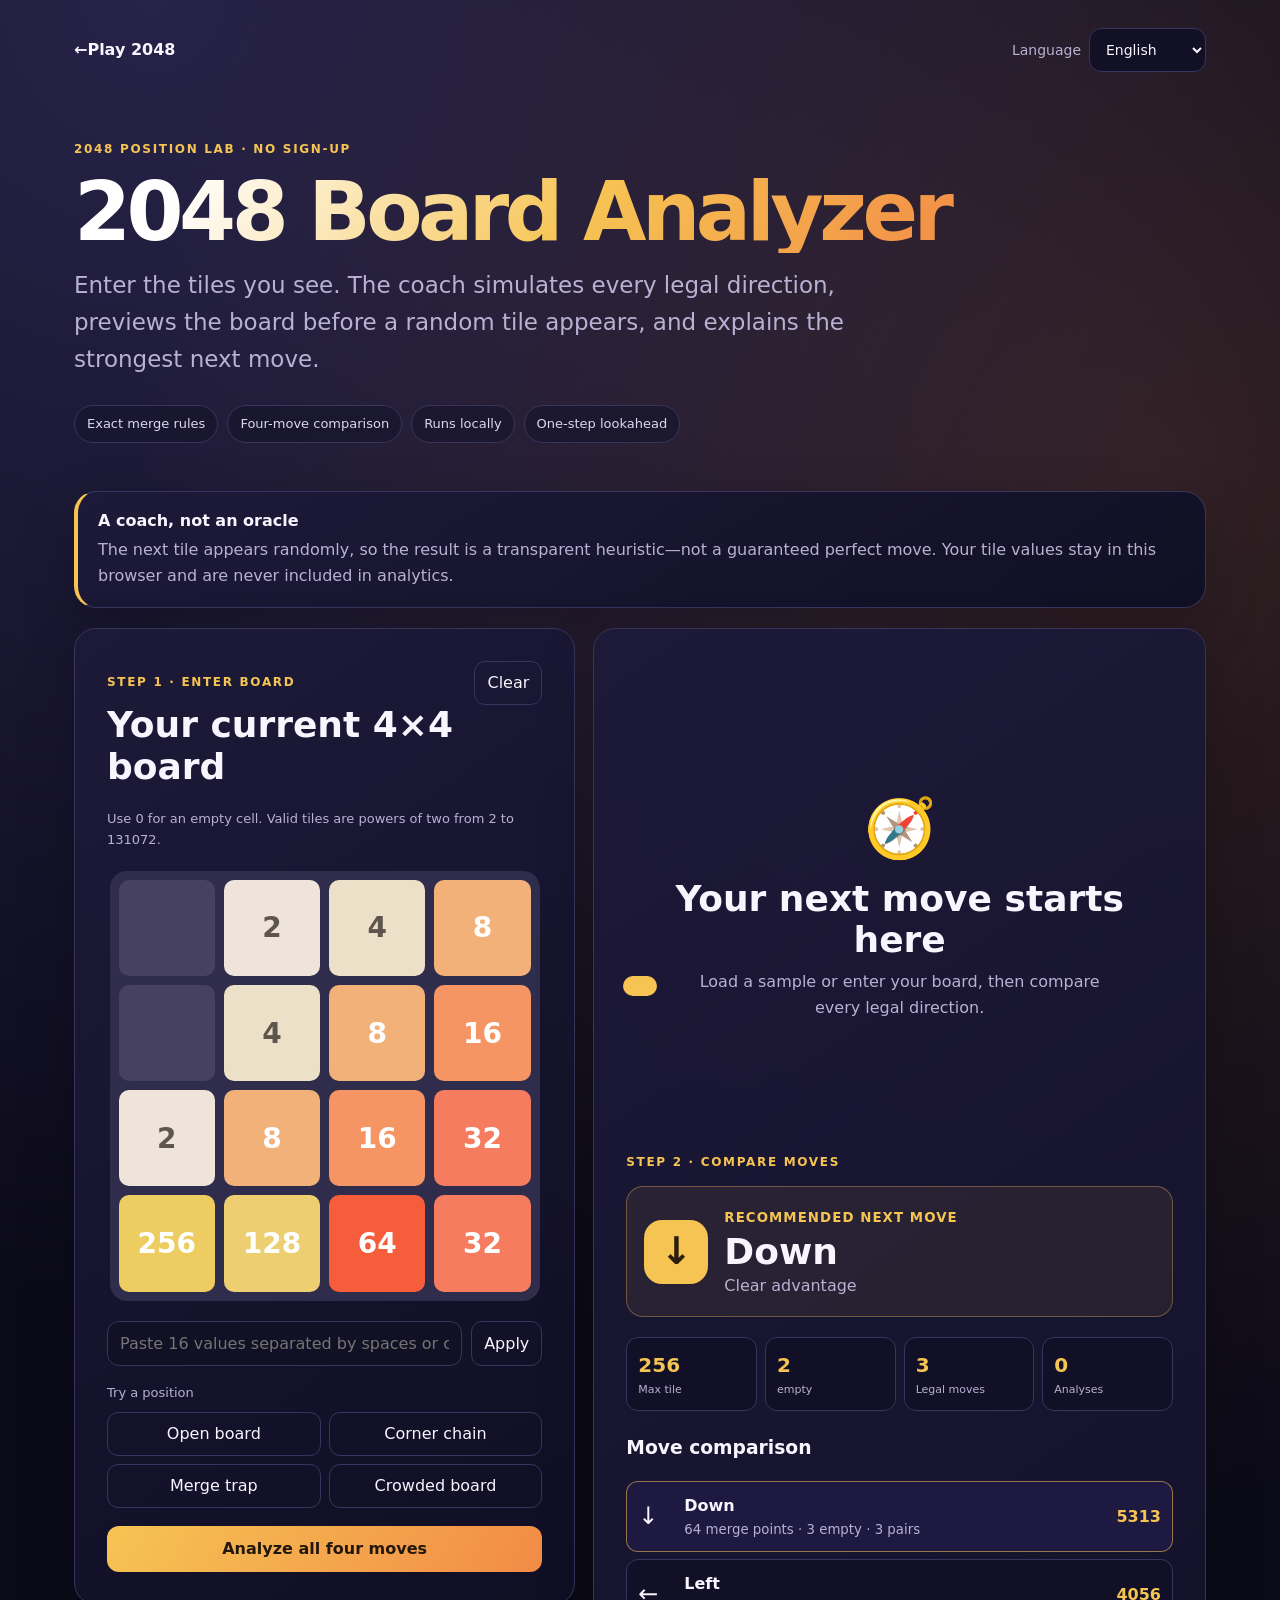
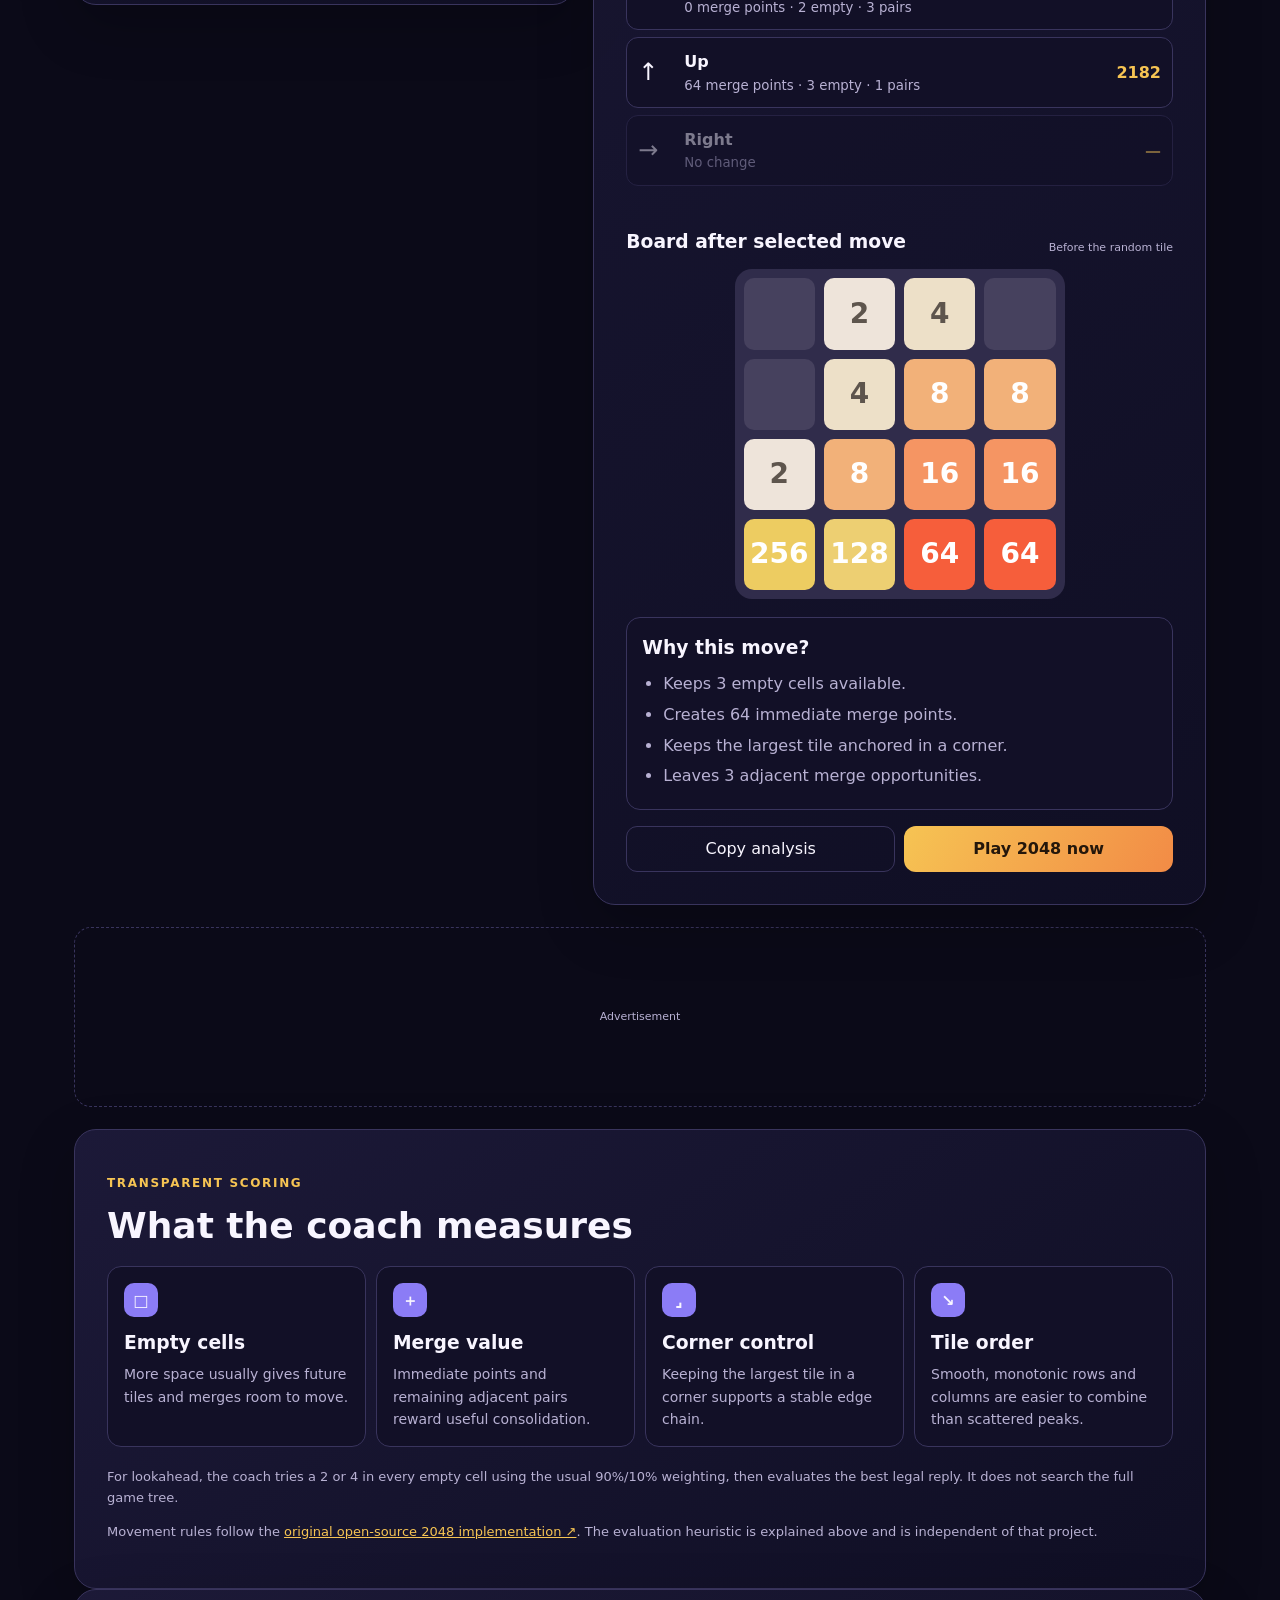
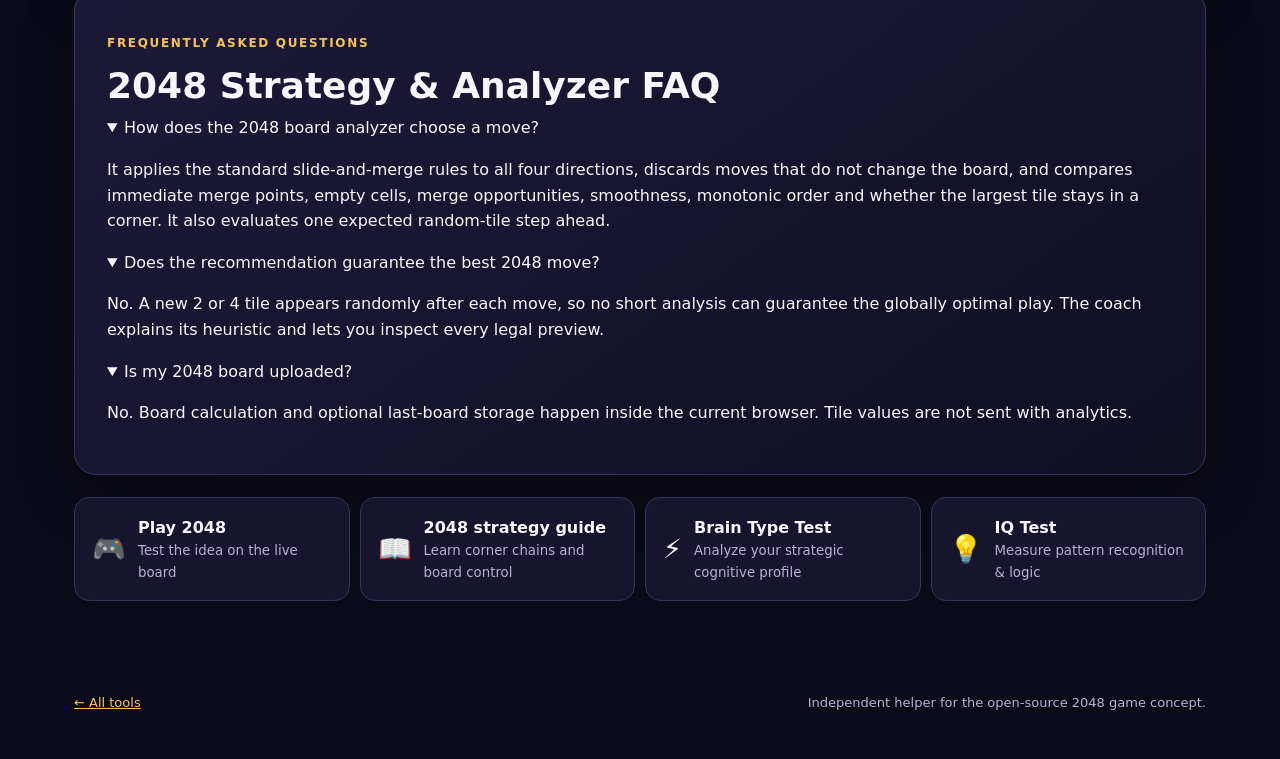
==== commit 62dd2092: "feat(funnel): route 2048 coach players directly to iq-test with language preservation" ====
--- a/coach.html
+++ b/coach.html
@@ -7,7 +7,7 @@
   <meta name="theme-color" content="#17152d">
   <title>2048 Board Analyzer: Find Your Best Next Move | DopaBrain</title>
   <meta name="description" content="Enter any 2048 board and compare all legal moves. Preview the result, inspect empty cells, merges, corner control and get a transparent next-move recommendation.">
-  <meta name="dateModified" content="2026-09-05">
+  <meta name="dateModified" content="2026-10-24">
   <link rel="canonical" href="https://dopabrain.com/puzzle-2048/coach.html">
   <meta property="og:type" content="website">
   <meta property="og:title" content="2048 Board Analyzer & Next-Move Coach">
@@ -32,7 +32,7 @@
   <script async src="https://www.googletagmanager.com/gtag/js?id=G-J8GSWM40TV"></script>
   <script>window.dataLayer=window.dataLayer||[];function gtag(){dataLayer.push(arguments)}gtag('js',new Date());gtag('config','G-J8GSWM40TV',{'anonymize_ip':true,'allow_google_signals':false});</script>
   <script type="application/ld+json">
-  {"@context":"https://schema.org","@type":"WebApplication","name":"2048 Board Analyzer and Next-Move Coach","applicationCategory":"GameApplication","operatingSystem":"Any","url":"https://dopabrain.com/puzzle-2048/coach.html","dateModified":"2026-09-05","isAccessibleForFree":true,"offers":{"@type":"Offer","price":"0","priceCurrency":"USD"},"description":"A browser-local 2048 position analyzer that simulates legal moves and compares board health."}
+  {"@context":"https://schema.org","@type":"WebApplication","name":"2048 Board Analyzer and Next-Move Coach","applicationCategory":"GameApplication","operatingSystem":"Any","url":"https://dopabrain.com/puzzle-2048/coach.html","dateModified":"2026-10-24","isAccessibleForFree":true,"offers":{"@type":"Offer","price":"0","priceCurrency":"USD"},"description":"A browser-local 2048 position analyzer that simulates legal moves and compares board health."}
   </script>
   <script type="application/ld+json">
   {"@context":"https://schema.org","@type":"FAQPage","mainEntity":[
@@ -129,7 +129,7 @@
       <a href="./" data-preserve-lang data-destination="play"><span>🎮</span><div><strong data-i18n="playCard">Play 2048</strong><small data-i18n="playCardBody">Test the idea on the live board</small></div></a>
       <a id="guideLink" href="/portal/blog/en/number-puzzle-2048-tips.html" data-destination="guide"><span>📖</span><div><strong data-i18n="guideCard">2048 strategy guide</strong><small data-i18n="guideCardBody">Learn corner chains and board control</small></div></a>
       <a href="/brain-type/" data-preserve-lang data-destination="brain-type"><span>⚡</span><div><strong data-i18n="brainCard">Brain Type Test</strong><small data-i18n="brainCardBody">Analyze your strategic cognitive profile</small></div></a>
-      <a href="/portal/games/" data-destination="games"><span>🕹️</span><div><strong data-i18n="gamesCard">More brain games</strong><small data-i18n="gamesCardBody">Browse puzzles and quick challenges</small></div></a>
+      <a href="/iq-test/" data-preserve-lang data-destination="iq-test"><span>💡</span><div><strong data-i18n="iqCard">IQ Test</strong><small data-i18n="iqCardBody">Measure pattern recognition &amp; logic</small></div></a>
     </section>
   </main>
   <footer><a href="/portal/tools/" data-i18n="tools">← All tools</a><span data-i18n="footer">Independent helper for the open-source 2048 game concept.</span></footer>
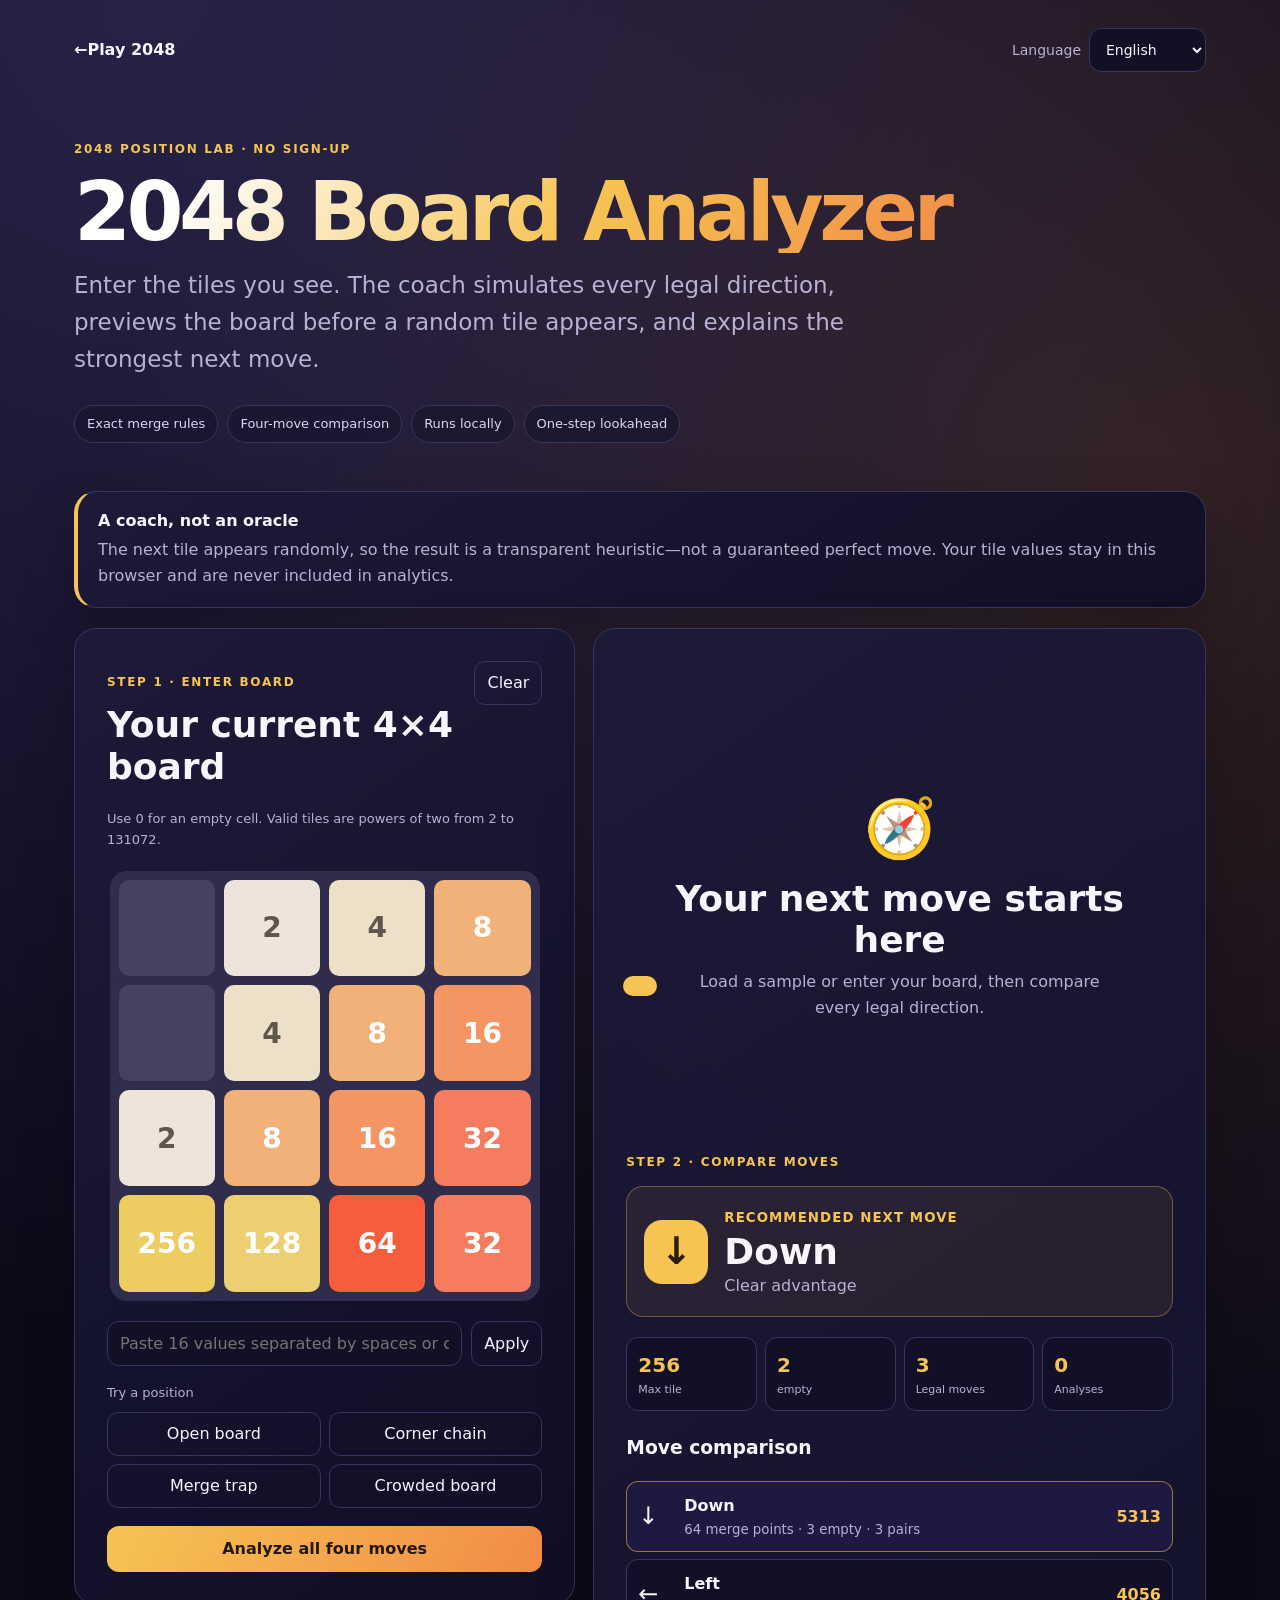
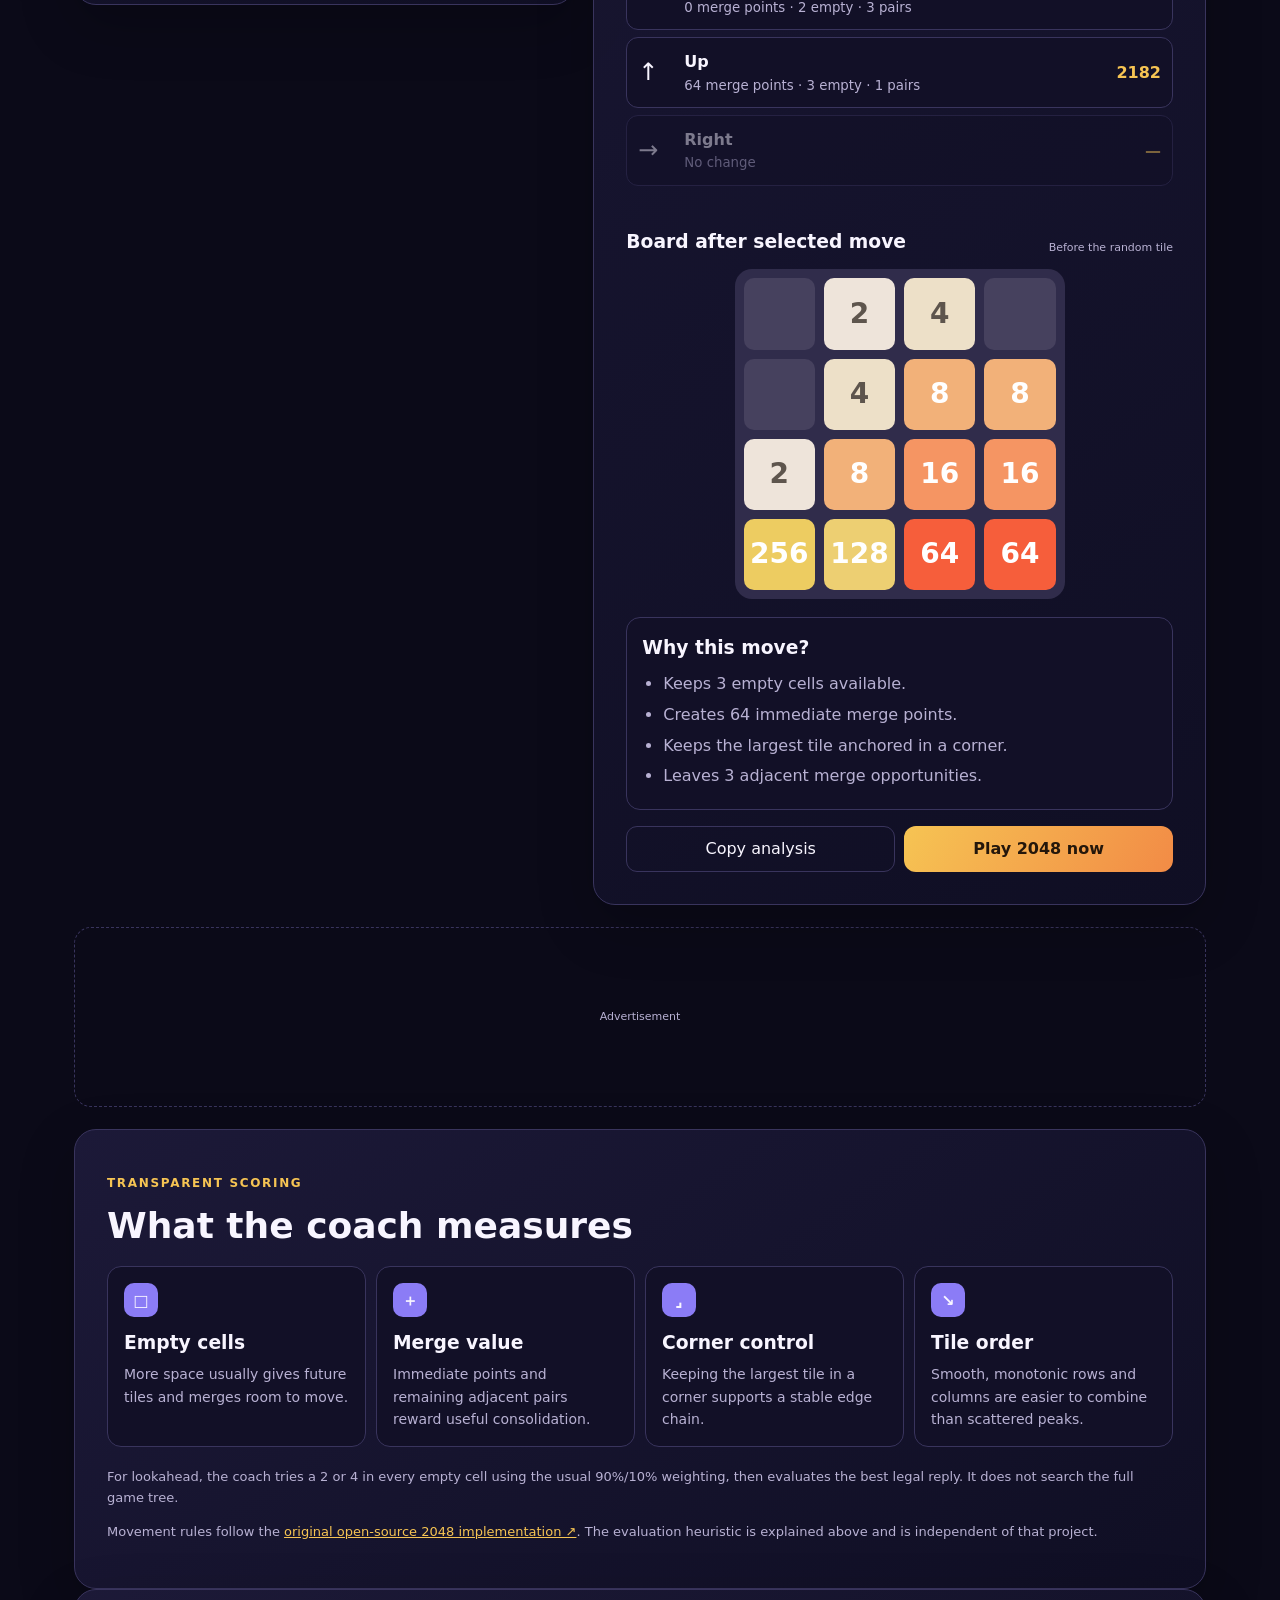
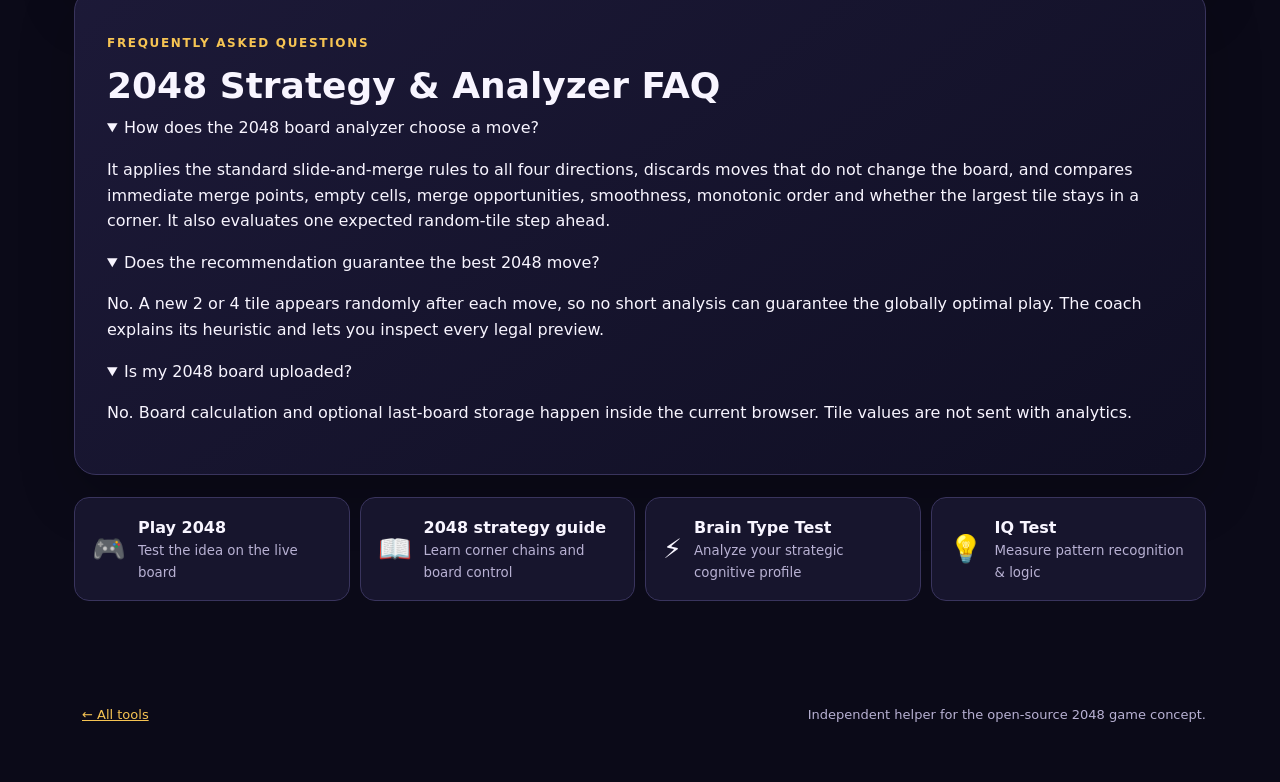
==== commit 2441d051: "feat(ux): optimize 2048 coach footer touch target to 44px and sync dateModified" ====
--- a/coach.html
+++ b/coach.html
@@ -7,7 +7,7 @@
   <meta name="theme-color" content="#17152d">
   <title>2048 Board Analyzer: Find Your Best Next Move | DopaBrain</title>
   <meta name="description" content="Enter any 2048 board and compare all legal moves. Preview the result, inspect empty cells, merges, corner control and get a transparent next-move recommendation.">
-  <meta name="dateModified" content="2026-10-24">
+  <meta name="dateModified" content="2026-10-31">
   <link rel="canonical" href="https://dopabrain.com/puzzle-2048/coach.html">
   <meta property="og:type" content="website">
   <meta property="og:title" content="2048 Board Analyzer & Next-Move Coach">
@@ -32,7 +32,7 @@
   <script async src="https://www.googletagmanager.com/gtag/js?id=G-J8GSWM40TV"></script>
   <script>window.dataLayer=window.dataLayer||[];function gtag(){dataLayer.push(arguments)}gtag('js',new Date());gtag('config','G-J8GSWM40TV',{'anonymize_ip':true,'allow_google_signals':false});</script>
   <script type="application/ld+json">
-  {"@context":"https://schema.org","@type":"WebApplication","name":"2048 Board Analyzer and Next-Move Coach","applicationCategory":"GameApplication","operatingSystem":"Any","url":"https://dopabrain.com/puzzle-2048/coach.html","dateModified":"2026-10-24","isAccessibleForFree":true,"offers":{"@type":"Offer","price":"0","priceCurrency":"USD"},"description":"A browser-local 2048 position analyzer that simulates legal moves and compares board health."}
+  {"@context":"https://schema.org","@type":"WebApplication","name":"2048 Board Analyzer and Next-Move Coach","applicationCategory":"GameApplication","operatingSystem":"Any","url":"https://dopabrain.com/puzzle-2048/coach.html","dateModified":"2026-10-31","isAccessibleForFree":true,"offers":{"@type":"Offer","price":"0","priceCurrency":"USD"},"description":"A browser-local 2048 position analyzer that simulates legal moves and compares board health."}
   </script>
   <script type="application/ld+json">
   {"@context":"https://schema.org","@type":"FAQPage","mainEntity":[
--- a/css/coach.css
+++ b/css/coach.css
@@ -1 +1 @@
-:root{--bg:#0b0a18;--panel:#17152d;--panel2:#201d3b;--line:#39345d;--text:#f8f5ff;--muted:#b8b1d3;--gold:#f6c453;--orange:#f28b46;--purple:#8b7cf6;--green:#78d9a1;--red:#ff7f8f;--radius:22px}*{box-sizing:border-box}html{scroll-behavior:smooth;overflow-x:hidden}body{margin:0;background:radial-gradient(circle at 12% 0,rgba(139,124,246,.22),transparent 32%),radial-gradient(circle at 90% 12%,rgba(242,139,70,.16),transparent 28%),var(--bg);color:var(--text);font:16px/1.6 Inter,ui-sans-serif,system-ui,-apple-system,BlinkMacSystemFont,"Segoe UI",sans-serif}button,input,select{font:inherit}a{color:var(--gold)}.skip{position:fixed;top:-80px;left:12px;z-index:50;padding:10px 14px;border-radius:10px;background:var(--gold);color:#21180b}.skip:focus{top:12px}.hero{max-width:1180px;margin:auto;padding:28px 24px 48px}.hero nav{display:flex;justify-content:space-between;align-items:center;gap:18px}.hero nav>a{color:var(--text);text-decoration:none;font-weight:800;min-height:44px;display:inline-flex;align-items:center}.hero nav label{display:flex;align-items:center;gap:8px;color:var(--muted);font-size:14px}.hero select,.paste-row input{min-height:44px;border:1px solid var(--line);border-radius:12px;background:#111024;color:var(--text);padding:9px 12px}.eyebrow,.kicker{color:var(--gold);font-size:12px;font-weight:900;letter-spacing:.14em}.eyebrow{margin-top:68px}.hero h1{max-width:900px;margin:5px 0 14px;font-size:clamp(43px,8vw,82px);line-height:1;letter-spacing:-.055em;background:linear-gradient(120deg,#fff 12%,var(--gold),var(--orange));color:transparent;background-clip:text}.lead{max-width:800px;margin:0;color:var(--muted);font-size:clamp(18px,2.7vw,23px)}.hero-chips{display:flex;flex-wrap:wrap;gap:9px;margin-top:27px}.hero-chips span{padding:8px 12px;border:1px solid var(--line);border-radius:99px;background:rgba(23,21,45,.72);color:#ddd7f2;font-size:13px}main{max-width:1180px;margin:auto;padding:0 24px 70px}.notice,.panel{border:1px solid var(--line);border-radius:var(--radius);background:linear-gradient(145deg,rgba(29,26,57,.96),rgba(16,15,36,.96));box-shadow:0 20px 55px rgba(0,0,0,.22)}.notice{padding:16px 20px;margin-bottom:20px;border-left:4px solid var(--gold)}.notice p{margin:3px 0;color:var(--muted)}.workbench{display:grid;grid-template-columns:minmax(0,.9fr) minmax(0,1.1fr);gap:18px;align-items:start}.panel{padding:clamp(20px,3vw,32px)}.section-head{display:flex;align-items:flex-start;justify-content:space-between;gap:14px}.panel h2{margin:3px 0 9px;font-size:clamp(25px,3vw,36px);line-height:1.15}.fine{color:var(--muted);font-size:13px}.board{display:grid;grid-template-columns:repeat(4,minmax(0,1fr));gap:9px;width:min(100%,430px);aspect-ratio:1;margin:20px auto;padding:9px;border-radius:17px;background:#302c4b}.board-cell{display:grid;place-items:center;min-width:0;border:0;border-radius:10px;background:#46415e;color:#fff;font-weight:900;font-size:clamp(16px,3.6vw,28px);text-align:center}.input-board .board-cell{width:100%;height:100%;padding:2px;outline:none}.input-board .board-cell:focus{box-shadow:0 0 0 3px var(--gold)}.input-board .board-cell.invalid{box-shadow:0 0 0 3px var(--red)}.board-cell[data-level="0"]{color:rgba(255,255,255,.35)}.board-cell[data-level="1"]{background:#eee4da;color:#5e554d}.board-cell[data-level="2"]{background:#ede0c8;color:#5e554d}.board-cell[data-level="3"]{background:#f2b179}.board-cell[data-level="4"]{background:#f59563}.board-cell[data-level="5"]{background:#f67c5f}.board-cell[data-level="6"]{background:#f65e3b}.board-cell[data-level="7"]{background:#edcf72}.board-cell[data-level="8"]{background:#edcc61}.board-cell[data-level="9"]{background:#edc850}.board-cell[data-level="10"]{background:#edc53f}.board-cell[data-level="11"]{background:#edc22e}.board-cell[data-level="12"]{background:#8b7cf6}.board-cell[data-level="13"]{background:#6d5fe6}.board-cell[data-level="14"],.board-cell[data-level="15"],.board-cell[data-level="16"],.board-cell[data-level="17"]{background:#392f95}.paste-row{display:grid;grid-template-columns:1fr auto;gap:9px;margin:17px 0}.paste-row input{width:100%;min-width:0}.preset-wrap>span{display:block;margin-bottom:8px;color:var(--muted);font-size:13px}.presets{display:grid;grid-template-columns:repeat(2,minmax(0,1fr));gap:8px}.presets button,.ghost{min-height:44px;border:1px solid var(--line);border-radius:11px;background:transparent;color:var(--text);padding:8px 12px;cursor:pointer}.presets button:hover,.ghost:hover{border-color:var(--gold)}.primary{min-height:46px;border:0;border-radius:12px;background:linear-gradient(120deg,var(--gold),var(--orange));color:#24170b;padding:10px 16px;font-weight:900;cursor:pointer}.analyze{width:100%;margin-top:18px}.error{padding:10px 12px;border:1px solid rgba(255,127,143,.35);border-radius:10px;background:rgba(255,127,143,.08);color:#ffc4cb}.result-panel{position:sticky;top:16px;min-height:560px}.result-empty{min-height:480px;display:grid;place-content:center;text-align:center;color:var(--muted)}.result-empty>span{font-size:58px}.result-empty h2{color:var(--text)}.result-empty p{max-width:440px;margin:0 auto}.recommendation{display:flex;align-items:center;gap:16px;margin:14px 0 20px;padding:17px;border:1px solid rgba(246,196,83,.35);border-radius:17px;background:rgba(246,196,83,.07)}.recommendation>span{display:grid;place-items:center;width:64px;height:64px;flex:0 0 64px;border-radius:18px;background:var(--gold);color:#2b1e0e;font-size:38px;font-weight:900}.recommendation small{color:var(--gold);font-weight:900;letter-spacing:.08em}.recommendation h2{margin:1px 0}.recommendation p{margin:0;color:var(--muted)}.diagnostics{display:grid;grid-template-columns:repeat(4,minmax(0,1fr));gap:8px;margin-bottom:22px}.diagnostics div{display:grid;padding:11px;border:1px solid var(--line);border-radius:12px;background:#121027}.diagnostics strong{font-size:20px;color:var(--gold)}.diagnostics span{font-size:11px;color:var(--muted)}.move-list{display:grid;gap:7px}.move-row{display:grid;grid-template-columns:36px 1fr auto;align-items:center;gap:10px;width:100%;padding:11px;border:1px solid var(--line);border-radius:12px;background:#121027;color:var(--text);text-align:left;cursor:pointer}.move-row:hover,.move-row.selected{border-color:var(--purple);background:#1d1940}.move-row.recommended{border-color:rgba(246,196,83,.55)}.move-row:disabled{opacity:.46;cursor:not-allowed}.move-row>span:first-child{font-size:24px}.move-row strong,.move-row small{display:block}.move-row small{color:var(--muted)}.move-row b{color:var(--gold)}.preview-head{display:flex;align-items:end;justify-content:space-between;gap:12px;margin-top:22px}.preview-head h3{margin-bottom:0}.preview-head span{color:var(--muted);font-size:11px}.preview-board{width:min(100%,330px);margin:13px auto}.why{margin-top:18px;padding:15px;border:1px solid var(--line);border-radius:14px;background:#121027}.why h3{margin:0}.why ul{margin:8px 0 0;padding-left:21px;color:var(--muted)}.why li{margin:5px 0}.result-actions{display:grid;grid-template-columns:1fr 1fr;gap:9px;margin-top:16px}.link-button{display:grid;place-items:center;text-decoration:none}.ad-wrap{min-height:180px;display:grid;place-items:center;margin:22px 0;border:1px dashed var(--line);border-radius:17px;color:var(--muted);font-size:11px}.explain{margin-top:22px}.factor-grid{display:grid;grid-template-columns:repeat(4,minmax(0,1fr));gap:10px;margin:20px 0}.factor-grid article{padding:16px;border:1px solid var(--line);border-radius:14px;background:#121027}.factor-grid article>span{display:grid;place-items:center;width:34px;height:34px;border-radius:10px;background:var(--purple);font-weight:900}.factor-grid h3{margin:11px 0 5px}.factor-grid p{margin:0;color:var(--muted);font-size:14px}.next-links{display:grid;grid-template-columns:repeat(auto-fit,minmax(240px,1fr));gap:10px;margin:22px 0}.next-links a{display:flex;gap:12px;align-items:center;padding:17px;border:1px solid var(--line);border-radius:15px;background:var(--panel);color:var(--text);text-decoration:none}.next-links a:hover{border-color:var(--gold)}.next-links a>span{font-size:27px}.next-links strong,.next-links small{display:block}.next-links small{color:var(--muted)}footer{max-width:1180px;margin:auto;padding:0 24px 45px;display:flex;justify-content:space-between;gap:18px;color:var(--muted);font-size:13px}#toast{position:fixed;left:50%;bottom:24px;z-index:60;transform:translate(-50%,120px);padding:10px 17px;border-radius:99px;background:var(--gold);color:#25180a;font-weight:900;transition:.24s}#toast.show{transform:translate(-50%,0)}@media(max-width:900px){.workbench{grid-template-columns:1fr}.result-panel{position:static}.factor-grid{grid-template-columns:repeat(2,minmax(0,1fr))}}@media(max-width:620px){.hero,main{padding-left:15px;padding-right:15px}.hero nav{align-items:flex-start}.hero nav label>span{display:none}.eyebrow{margin-top:48px}.panel{padding:19px 14px}.diagnostics{grid-template-columns:repeat(2,minmax(0,1fr))}.next-links{grid-template-columns:1fr}.result-actions{grid-template-columns:1fr}.board{gap:6px;padding:6px}.board-cell{border-radius:7px}.preview-head{align-items:flex-start;flex-direction:column}.factor-grid{grid-template-columns:1fr 1fr}footer{flex-direction:column}.paste-row{grid-template-columns:1fr}.faq-section{margin-top:22px}.faq-item{border:1px solid var(--line);border-radius:12px;background:#121027;margin-bottom:10px;overflow:hidden}.faq-item summary{min-height:48px;display:flex;align-items:center;padding:12px 16px;cursor:pointer;font-weight:700;color:var(--text);outline:none;user-select:none}.faq-item summary:hover{color:var(--gold)}.faq-item p{padding:0 16px 14px;margin:0;color:var(--muted);font-size:14px;line-height:1.6}
+:root{--bg:#0b0a18;--panel:#17152d;--panel2:#201d3b;--line:#39345d;--text:#f8f5ff;--muted:#b8b1d3;--gold:#f6c453;--orange:#f28b46;--purple:#8b7cf6;--green:#78d9a1;--red:#ff7f8f;--radius:22px}*{box-sizing:border-box}html{scroll-behavior:smooth;overflow-x:hidden}body{margin:0;background:radial-gradient(circle at 12% 0,rgba(139,124,246,.22),transparent 32%),radial-gradient(circle at 90% 12%,rgba(242,139,70,.16),transparent 28%),var(--bg);color:var(--text);font:16px/1.6 Inter,ui-sans-serif,system-ui,-apple-system,BlinkMacSystemFont,"Segoe UI",sans-serif}button,input,select{font:inherit}a{color:var(--gold)}.skip{position:fixed;top:-80px;left:12px;z-index:50;padding:10px 14px;border-radius:10px;background:var(--gold);color:#21180b}.skip:focus{top:12px}.hero{max-width:1180px;margin:auto;padding:28px 24px 48px}.hero nav{display:flex;justify-content:space-between;align-items:center;gap:18px}.hero nav>a{color:var(--text);text-decoration:none;font-weight:800;min-height:44px;display:inline-flex;align-items:center}.hero nav label{display:flex;align-items:center;gap:8px;color:var(--muted);font-size:14px}.hero select,.paste-row input{min-height:44px;border:1px solid var(--line);border-radius:12px;background:#111024;color:var(--text);padding:9px 12px}.eyebrow,.kicker{color:var(--gold);font-size:12px;font-weight:900;letter-spacing:.14em}.eyebrow{margin-top:68px}.hero h1{max-width:900px;margin:5px 0 14px;font-size:clamp(43px,8vw,82px);line-height:1;letter-spacing:-.055em;background:linear-gradient(120deg,#fff 12%,var(--gold),var(--orange));color:transparent;background-clip:text}.lead{max-width:800px;margin:0;color:var(--muted);font-size:clamp(18px,2.7vw,23px)}.hero-chips{display:flex;flex-wrap:wrap;gap:9px;margin-top:27px}.hero-chips span{padding:8px 12px;border:1px solid var(--line);border-radius:99px;background:rgba(23,21,45,.72);color:#ddd7f2;font-size:13px}main{max-width:1180px;margin:auto;padding:0 24px 70px}.notice,.panel{border:1px solid var(--line);border-radius:var(--radius);background:linear-gradient(145deg,rgba(29,26,57,.96),rgba(16,15,36,.96));box-shadow:0 20px 55px rgba(0,0,0,.22)}.notice{padding:16px 20px;margin-bottom:20px;border-left:4px solid var(--gold)}.notice p{margin:3px 0;color:var(--muted)}.workbench{display:grid;grid-template-columns:minmax(0,.9fr) minmax(0,1.1fr);gap:18px;align-items:start}.panel{padding:clamp(20px,3vw,32px)}.section-head{display:flex;align-items:flex-start;justify-content:space-between;gap:14px}.panel h2{margin:3px 0 9px;font-size:clamp(25px,3vw,36px);line-height:1.15}.fine{color:var(--muted);font-size:13px}.board{display:grid;grid-template-columns:repeat(4,minmax(0,1fr));gap:9px;width:min(100%,430px);aspect-ratio:1;margin:20px auto;padding:9px;border-radius:17px;background:#302c4b}.board-cell{display:grid;place-items:center;min-width:0;border:0;border-radius:10px;background:#46415e;color:#fff;font-weight:900;font-size:clamp(16px,3.6vw,28px);text-align:center}.input-board .board-cell{width:100%;height:100%;padding:2px;outline:none}.input-board .board-cell:focus{box-shadow:0 0 0 3px var(--gold)}.input-board .board-cell.invalid{box-shadow:0 0 0 3px var(--red)}.board-cell[data-level="0"]{color:rgba(255,255,255,.35)}.board-cell[data-level="1"]{background:#eee4da;color:#5e554d}.board-cell[data-level="2"]{background:#ede0c8;color:#5e554d}.board-cell[data-level="3"]{background:#f2b179}.board-cell[data-level="4"]{background:#f59563}.board-cell[data-level="5"]{background:#f67c5f}.board-cell[data-level="6"]{background:#f65e3b}.board-cell[data-level="7"]{background:#edcf72}.board-cell[data-level="8"]{background:#edcc61}.board-cell[data-level="9"]{background:#edc850}.board-cell[data-level="10"]{background:#edc53f}.board-cell[data-level="11"]{background:#edc22e}.board-cell[data-level="12"]{background:#8b7cf6}.board-cell[data-level="13"]{background:#6d5fe6}.board-cell[data-level="14"],.board-cell[data-level="15"],.board-cell[data-level="16"],.board-cell[data-level="17"]{background:#392f95}.paste-row{display:grid;grid-template-columns:1fr auto;gap:9px;margin:17px 0}.paste-row input{width:100%;min-width:0}.preset-wrap>span{display:block;margin-bottom:8px;color:var(--muted);font-size:13px}.presets{display:grid;grid-template-columns:repeat(2,minmax(0,1fr));gap:8px}.presets button,.ghost{min-height:44px;border:1px solid var(--line);border-radius:11px;background:transparent;color:var(--text);padding:8px 12px;cursor:pointer}.presets button:hover,.ghost:hover{border-color:var(--gold)}.primary{min-height:46px;border:0;border-radius:12px;background:linear-gradient(120deg,var(--gold),var(--orange));color:#24170b;padding:10px 16px;font-weight:900;cursor:pointer}.analyze{width:100%;margin-top:18px}.error{padding:10px 12px;border:1px solid rgba(255,127,143,.35);border-radius:10px;background:rgba(255,127,143,.08);color:#ffc4cb}.result-panel{position:sticky;top:16px;min-height:560px}.result-empty{min-height:480px;display:grid;place-content:center;text-align:center;color:var(--muted)}.result-empty>span{font-size:58px}.result-empty h2{color:var(--text)}.result-empty p{max-width:440px;margin:0 auto}.recommendation{display:flex;align-items:center;gap:16px;margin:14px 0 20px;padding:17px;border:1px solid rgba(246,196,83,.35);border-radius:17px;background:rgba(246,196,83,.07)}.recommendation>span{display:grid;place-items:center;width:64px;height:64px;flex:0 0 64px;border-radius:18px;background:var(--gold);color:#2b1e0e;font-size:38px;font-weight:900}.recommendation small{color:var(--gold);font-weight:900;letter-spacing:.08em}.recommendation h2{margin:1px 0}.recommendation p{margin:0;color:var(--muted)}.diagnostics{display:grid;grid-template-columns:repeat(4,minmax(0,1fr));gap:8px;margin-bottom:22px}.diagnostics div{display:grid;padding:11px;border:1px solid var(--line);border-radius:12px;background:#121027}.diagnostics strong{font-size:20px;color:var(--gold)}.diagnostics span{font-size:11px;color:var(--muted)}.move-list{display:grid;gap:7px}.move-row{display:grid;grid-template-columns:36px 1fr auto;align-items:center;gap:10px;width:100%;padding:11px;border:1px solid var(--line);border-radius:12px;background:#121027;color:var(--text);text-align:left;cursor:pointer}.move-row:hover,.move-row.selected{border-color:var(--purple);background:#1d1940}.move-row.recommended{border-color:rgba(246,196,83,.55)}.move-row:disabled{opacity:.46;cursor:not-allowed}.move-row>span:first-child{font-size:24px}.move-row strong,.move-row small{display:block}.move-row small{color:var(--muted)}.move-row b{color:var(--gold)}.preview-head{display:flex;align-items:end;justify-content:space-between;gap:12px;margin-top:22px}.preview-head h3{margin-bottom:0}.preview-head span{color:var(--muted);font-size:11px}.preview-board{width:min(100%,330px);margin:13px auto}.why{margin-top:18px;padding:15px;border:1px solid var(--line);border-radius:14px;background:#121027}.why h3{margin:0}.why ul{margin:8px 0 0;padding-left:21px;color:var(--muted)}.why li{margin:5px 0}.result-actions{display:grid;grid-template-columns:1fr 1fr;gap:9px;margin-top:16px}.link-button{display:grid;place-items:center;text-decoration:none}.ad-wrap{min-height:180px;display:grid;place-items:center;margin:22px 0;border:1px dashed var(--line);border-radius:17px;color:var(--muted);font-size:11px}.explain{margin-top:22px}.factor-grid{display:grid;grid-template-columns:repeat(4,minmax(0,1fr));gap:10px;margin:20px 0}.factor-grid article{padding:16px;border:1px solid var(--line);border-radius:14px;background:#121027}.factor-grid article>span{display:grid;place-items:center;width:34px;height:34px;border-radius:10px;background:var(--purple);font-weight:900}.factor-grid h3{margin:11px 0 5px}.factor-grid p{margin:0;color:var(--muted);font-size:14px}.next-links{display:grid;grid-template-columns:repeat(auto-fit,minmax(240px,1fr));gap:10px;margin:22px 0}.next-links a{display:flex;gap:12px;align-items:center;padding:17px;border:1px solid var(--line);border-radius:15px;background:var(--panel);color:var(--text);text-decoration:none}.next-links a:hover{border-color:var(--gold)}.next-links a>span{font-size:27px}.next-links strong,.next-links small{display:block}.next-links small{color:var(--muted)}footer{max-width:1180px;margin:auto;padding:0 24px 45px;display:flex;justify-content:space-between;align-items:center;gap:18px;color:var(--muted);font-size:13px}footer a{min-height:44px;display:inline-flex;align-items:center;padding:0 8px;touch-action:manipulation}#toast{position:fixed;left:50%;bottom:24px;z-index:60;transform:translate(-50%,120px);padding:10px 17px;border-radius:99px;background:var(--gold);color:#25180a;font-weight:900;transition:.24s}#toast.show{transform:translate(-50%,0)}@media(max-width:900px){.workbench{grid-template-columns:1fr}.result-panel{position:static}.factor-grid{grid-template-columns:repeat(2,minmax(0,1fr))}}@media(max-width:620px){.hero,main{padding-left:15px;padding-right:15px}.hero nav{align-items:flex-start}.hero nav label>span{display:none}.eyebrow{margin-top:48px}.panel{padding:19px 14px}.diagnostics{grid-template-columns:repeat(2,minmax(0,1fr))}.next-links{grid-template-columns:1fr}.result-actions{grid-template-columns:1fr}.board{gap:6px;padding:6px}.board-cell{border-radius:7px}.preview-head{align-items:flex-start;flex-direction:column}.factor-grid{grid-template-columns:1fr 1fr}footer{flex-direction:column}.paste-row{grid-template-columns:1fr}.faq-section{margin-top:22px}.faq-item{border:1px solid var(--line);border-radius:12px;background:#121027;margin-bottom:10px;overflow:hidden}.faq-item summary{min-height:48px;display:flex;align-items:center;padding:12px 16px;cursor:pointer;font-weight:700;color:var(--text);outline:none;user-select:none}.faq-item summary:hover{color:var(--gold)}.faq-item p{padding:0 16px 14px;margin:0;color:var(--muted);font-size:14px;line-height:1.6}
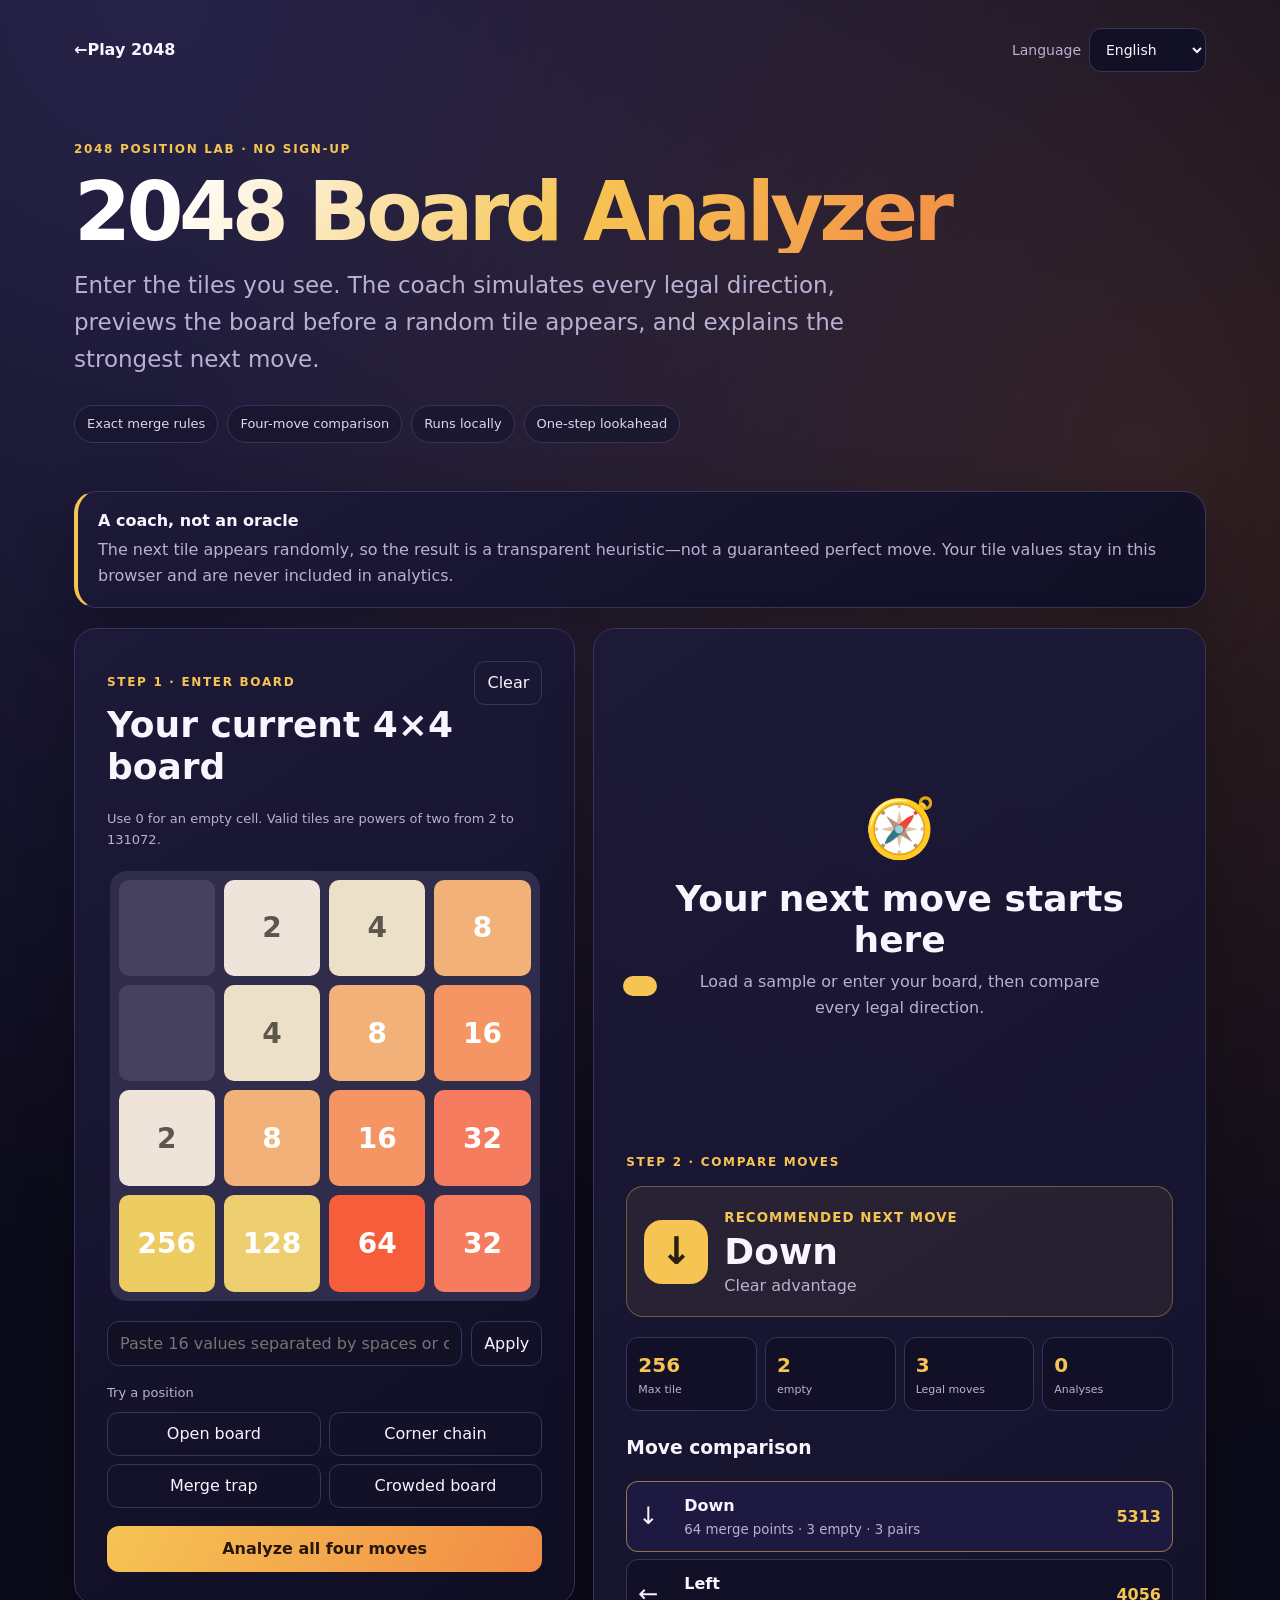
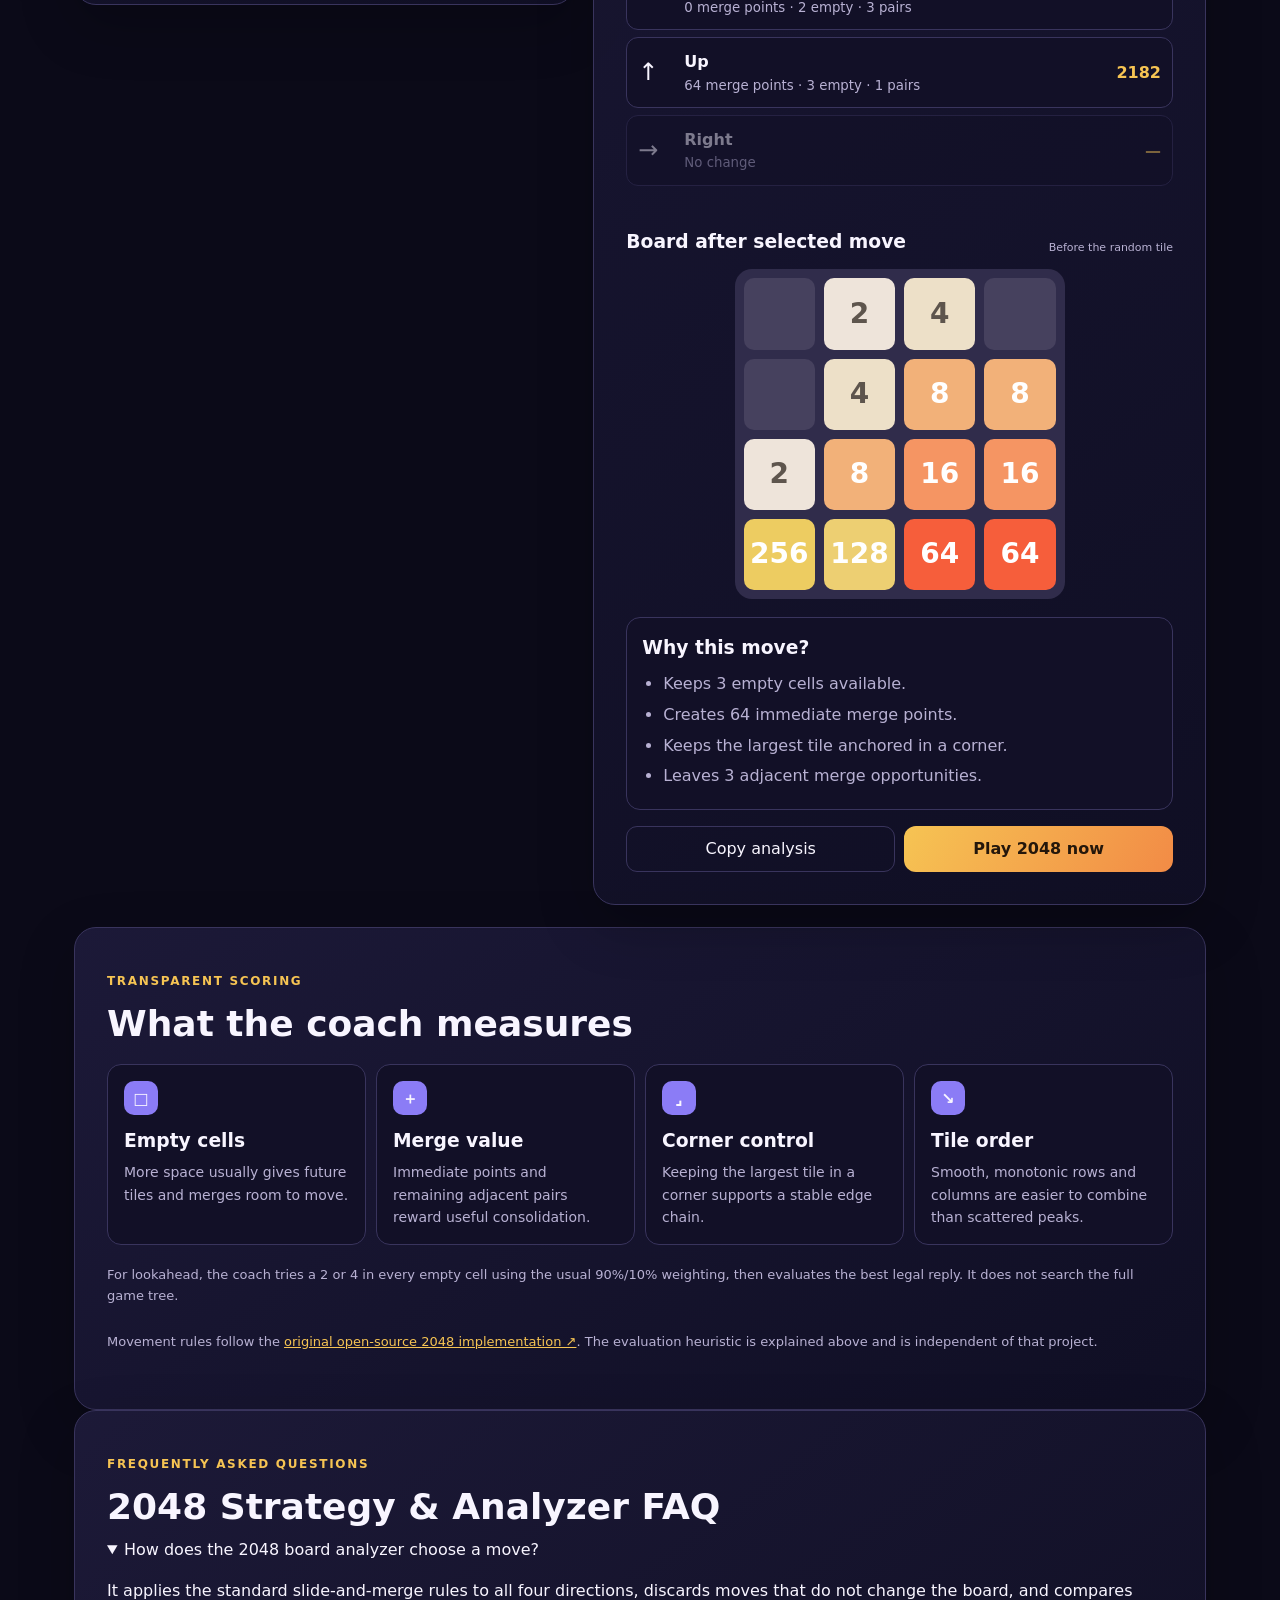
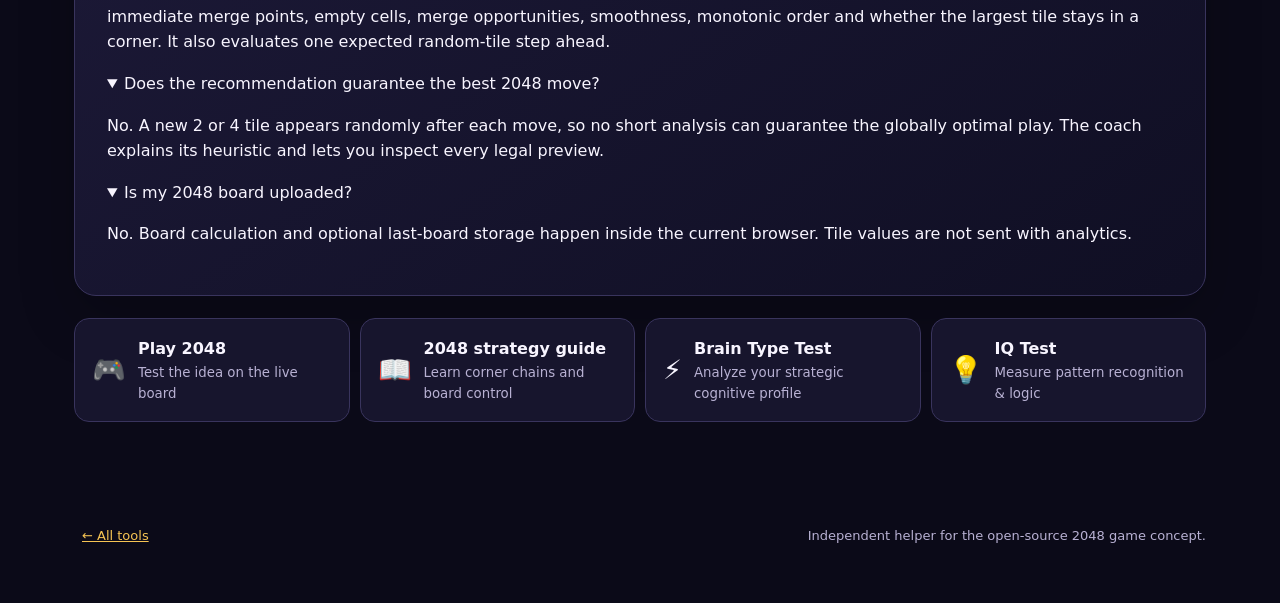
==== commit 3875d376: "feat(coach): optimize fine-link touch target to 44px and remove manual ad-wrap" ====
--- a/coach.html
+++ b/coach.html
@@ -94,8 +94,6 @@
       </article>
     </section>
 
-    <div class="ad-wrap"><span data-i18n="ad">Advertisement</span></div>
-
     <section class="panel explain">
       <p class="kicker" data-i18n="methodKicker">TRANSPARENT SCORING</p><h2 data-i18n="methodTitle">What the coach measures</h2>
       <div class="factor-grid">
--- a/css/coach.css
+++ b/css/coach.css
@@ -1 +1 @@
-:root{--bg:#0b0a18;--panel:#17152d;--panel2:#201d3b;--line:#39345d;--text:#f8f5ff;--muted:#b8b1d3;--gold:#f6c453;--orange:#f28b46;--purple:#8b7cf6;--green:#78d9a1;--red:#ff7f8f;--radius:22px}*{box-sizing:border-box}html{scroll-behavior:smooth;overflow-x:hidden}body{margin:0;background:radial-gradient(circle at 12% 0,rgba(139,124,246,.22),transparent 32%),radial-gradient(circle at 90% 12%,rgba(242,139,70,.16),transparent 28%),var(--bg);color:var(--text);font:16px/1.6 Inter,ui-sans-serif,system-ui,-apple-system,BlinkMacSystemFont,"Segoe UI",sans-serif}button,input,select{font:inherit}a{color:var(--gold)}.skip{position:fixed;top:-80px;left:12px;z-index:50;padding:10px 14px;border-radius:10px;background:var(--gold);color:#21180b}.skip:focus{top:12px}.hero{max-width:1180px;margin:auto;padding:28px 24px 48px}.hero nav{display:flex;justify-content:space-between;align-items:center;gap:18px}.hero nav>a{color:var(--text);text-decoration:none;font-weight:800;min-height:44px;display:inline-flex;align-items:center}.hero nav label{display:flex;align-items:center;gap:8px;color:var(--muted);font-size:14px}.hero select,.paste-row input{min-height:44px;border:1px solid var(--line);border-radius:12px;background:#111024;color:var(--text);padding:9px 12px}.eyebrow,.kicker{color:var(--gold);font-size:12px;font-weight:900;letter-spacing:.14em}.eyebrow{margin-top:68px}.hero h1{max-width:900px;margin:5px 0 14px;font-size:clamp(43px,8vw,82px);line-height:1;letter-spacing:-.055em;background:linear-gradient(120deg,#fff 12%,var(--gold),var(--orange));color:transparent;background-clip:text}.lead{max-width:800px;margin:0;color:var(--muted);font-size:clamp(18px,2.7vw,23px)}.hero-chips{display:flex;flex-wrap:wrap;gap:9px;margin-top:27px}.hero-chips span{padding:8px 12px;border:1px solid var(--line);border-radius:99px;background:rgba(23,21,45,.72);color:#ddd7f2;font-size:13px}main{max-width:1180px;margin:auto;padding:0 24px 70px}.notice,.panel{border:1px solid var(--line);border-radius:var(--radius);background:linear-gradient(145deg,rgba(29,26,57,.96),rgba(16,15,36,.96));box-shadow:0 20px 55px rgba(0,0,0,.22)}.notice{padding:16px 20px;margin-bottom:20px;border-left:4px solid var(--gold)}.notice p{margin:3px 0;color:var(--muted)}.workbench{display:grid;grid-template-columns:minmax(0,.9fr) minmax(0,1.1fr);gap:18px;align-items:start}.panel{padding:clamp(20px,3vw,32px)}.section-head{display:flex;align-items:flex-start;justify-content:space-between;gap:14px}.panel h2{margin:3px 0 9px;font-size:clamp(25px,3vw,36px);line-height:1.15}.fine{color:var(--muted);font-size:13px}.board{display:grid;grid-template-columns:repeat(4,minmax(0,1fr));gap:9px;width:min(100%,430px);aspect-ratio:1;margin:20px auto;padding:9px;border-radius:17px;background:#302c4b}.board-cell{display:grid;place-items:center;min-width:0;border:0;border-radius:10px;background:#46415e;color:#fff;font-weight:900;font-size:clamp(16px,3.6vw,28px);text-align:center}.input-board .board-cell{width:100%;height:100%;padding:2px;outline:none}.input-board .board-cell:focus{box-shadow:0 0 0 3px var(--gold)}.input-board .board-cell.invalid{box-shadow:0 0 0 3px var(--red)}.board-cell[data-level="0"]{color:rgba(255,255,255,.35)}.board-cell[data-level="1"]{background:#eee4da;color:#5e554d}.board-cell[data-level="2"]{background:#ede0c8;color:#5e554d}.board-cell[data-level="3"]{background:#f2b179}.board-cell[data-level="4"]{background:#f59563}.board-cell[data-level="5"]{background:#f67c5f}.board-cell[data-level="6"]{background:#f65e3b}.board-cell[data-level="7"]{background:#edcf72}.board-cell[data-level="8"]{background:#edcc61}.board-cell[data-level="9"]{background:#edc850}.board-cell[data-level="10"]{background:#edc53f}.board-cell[data-level="11"]{background:#edc22e}.board-cell[data-level="12"]{background:#8b7cf6}.board-cell[data-level="13"]{background:#6d5fe6}.board-cell[data-level="14"],.board-cell[data-level="15"],.board-cell[data-level="16"],.board-cell[data-level="17"]{background:#392f95}.paste-row{display:grid;grid-template-columns:1fr auto;gap:9px;margin:17px 0}.paste-row input{width:100%;min-width:0}.preset-wrap>span{display:block;margin-bottom:8px;color:var(--muted);font-size:13px}.presets{display:grid;grid-template-columns:repeat(2,minmax(0,1fr));gap:8px}.presets button,.ghost{min-height:44px;border:1px solid var(--line);border-radius:11px;background:transparent;color:var(--text);padding:8px 12px;cursor:pointer}.presets button:hover,.ghost:hover{border-color:var(--gold)}.primary{min-height:46px;border:0;border-radius:12px;background:linear-gradient(120deg,var(--gold),var(--orange));color:#24170b;padding:10px 16px;font-weight:900;cursor:pointer}.analyze{width:100%;margin-top:18px}.error{padding:10px 12px;border:1px solid rgba(255,127,143,.35);border-radius:10px;background:rgba(255,127,143,.08);color:#ffc4cb}.result-panel{position:sticky;top:16px;min-height:560px}.result-empty{min-height:480px;display:grid;place-content:center;text-align:center;color:var(--muted)}.result-empty>span{font-size:58px}.result-empty h2{color:var(--text)}.result-empty p{max-width:440px;margin:0 auto}.recommendation{display:flex;align-items:center;gap:16px;margin:14px 0 20px;padding:17px;border:1px solid rgba(246,196,83,.35);border-radius:17px;background:rgba(246,196,83,.07)}.recommendation>span{display:grid;place-items:center;width:64px;height:64px;flex:0 0 64px;border-radius:18px;background:var(--gold);color:#2b1e0e;font-size:38px;font-weight:900}.recommendation small{color:var(--gold);font-weight:900;letter-spacing:.08em}.recommendation h2{margin:1px 0}.recommendation p{margin:0;color:var(--muted)}.diagnostics{display:grid;grid-template-columns:repeat(4,minmax(0,1fr));gap:8px;margin-bottom:22px}.diagnostics div{display:grid;padding:11px;border:1px solid var(--line);border-radius:12px;background:#121027}.diagnostics strong{font-size:20px;color:var(--gold)}.diagnostics span{font-size:11px;color:var(--muted)}.move-list{display:grid;gap:7px}.move-row{display:grid;grid-template-columns:36px 1fr auto;align-items:center;gap:10px;width:100%;padding:11px;border:1px solid var(--line);border-radius:12px;background:#121027;color:var(--text);text-align:left;cursor:pointer}.move-row:hover,.move-row.selected{border-color:var(--purple);background:#1d1940}.move-row.recommended{border-color:rgba(246,196,83,.55)}.move-row:disabled{opacity:.46;cursor:not-allowed}.move-row>span:first-child{font-size:24px}.move-row strong,.move-row small{display:block}.move-row small{color:var(--muted)}.move-row b{color:var(--gold)}.preview-head{display:flex;align-items:end;justify-content:space-between;gap:12px;margin-top:22px}.preview-head h3{margin-bottom:0}.preview-head span{color:var(--muted);font-size:11px}.preview-board{width:min(100%,330px);margin:13px auto}.why{margin-top:18px;padding:15px;border:1px solid var(--line);border-radius:14px;background:#121027}.why h3{margin:0}.why ul{margin:8px 0 0;padding-left:21px;color:var(--muted)}.why li{margin:5px 0}.result-actions{display:grid;grid-template-columns:1fr 1fr;gap:9px;margin-top:16px}.link-button{display:grid;place-items:center;text-decoration:none}.ad-wrap{min-height:180px;display:grid;place-items:center;margin:22px 0;border:1px dashed var(--line);border-radius:17px;color:var(--muted);font-size:11px}.explain{margin-top:22px}.factor-grid{display:grid;grid-template-columns:repeat(4,minmax(0,1fr));gap:10px;margin:20px 0}.factor-grid article{padding:16px;border:1px solid var(--line);border-radius:14px;background:#121027}.factor-grid article>span{display:grid;place-items:center;width:34px;height:34px;border-radius:10px;background:var(--purple);font-weight:900}.factor-grid h3{margin:11px 0 5px}.factor-grid p{margin:0;color:var(--muted);font-size:14px}.next-links{display:grid;grid-template-columns:repeat(auto-fit,minmax(240px,1fr));gap:10px;margin:22px 0}.next-links a{display:flex;gap:12px;align-items:center;padding:17px;border:1px solid var(--line);border-radius:15px;background:var(--panel);color:var(--text);text-decoration:none}.next-links a:hover{border-color:var(--gold)}.next-links a>span{font-size:27px}.next-links strong,.next-links small{display:block}.next-links small{color:var(--muted)}footer{max-width:1180px;margin:auto;padding:0 24px 45px;display:flex;justify-content:space-between;align-items:center;gap:18px;color:var(--muted);font-size:13px}footer a{min-height:44px;display:inline-flex;align-items:center;padding:0 8px;touch-action:manipulation}#toast{position:fixed;left:50%;bottom:24px;z-index:60;transform:translate(-50%,120px);padding:10px 17px;border-radius:99px;background:var(--gold);color:#25180a;font-weight:900;transition:.24s}#toast.show{transform:translate(-50%,0)}@media(max-width:900px){.workbench{grid-template-columns:1fr}.result-panel{position:static}.factor-grid{grid-template-columns:repeat(2,minmax(0,1fr))}}@media(max-width:620px){.hero,main{padding-left:15px;padding-right:15px}.hero nav{align-items:flex-start}.hero nav label>span{display:none}.eyebrow{margin-top:48px}.panel{padding:19px 14px}.diagnostics{grid-template-columns:repeat(2,minmax(0,1fr))}.next-links{grid-template-columns:1fr}.result-actions{grid-template-columns:1fr}.board{gap:6px;padding:6px}.board-cell{border-radius:7px}.preview-head{align-items:flex-start;flex-direction:column}.factor-grid{grid-template-columns:1fr 1fr}footer{flex-direction:column}.paste-row{grid-template-columns:1fr}.faq-section{margin-top:22px}.faq-item{border:1px solid var(--line);border-radius:12px;background:#121027;margin-bottom:10px;overflow:hidden}.faq-item summary{min-height:48px;display:flex;align-items:center;padding:12px 16px;cursor:pointer;font-weight:700;color:var(--text);outline:none;user-select:none}.faq-item summary:hover{color:var(--gold)}.faq-item p{padding:0 16px 14px;margin:0;color:var(--muted);font-size:14px;line-height:1.6}
+:root{--bg:#0b0a18;--panel:#17152d;--panel2:#201d3b;--line:#39345d;--text:#f8f5ff;--muted:#b8b1d3;--gold:#f6c453;--orange:#f28b46;--purple:#8b7cf6;--green:#78d9a1;--red:#ff7f8f;--radius:22px}*{box-sizing:border-box}html{scroll-behavior:smooth;overflow-x:hidden}body{margin:0;background:radial-gradient(circle at 12% 0,rgba(139,124,246,.22),transparent 32%),radial-gradient(circle at 90% 12%,rgba(242,139,70,.16),transparent 28%),var(--bg);color:var(--text);font:16px/1.6 Inter,ui-sans-serif,system-ui,-apple-system,BlinkMacSystemFont,"Segoe UI",sans-serif}button,input,select{font:inherit}a{color:var(--gold)}.skip{position:fixed;top:-80px;left:12px;z-index:50;padding:10px 14px;border-radius:10px;background:var(--gold);color:#21180b}.skip:focus{top:12px}.hero{max-width:1180px;margin:auto;padding:28px 24px 48px}.hero nav{display:flex;justify-content:space-between;align-items:center;gap:18px}.hero nav>a{color:var(--text);text-decoration:none;font-weight:800;min-height:44px;display:inline-flex;align-items:center}.hero nav label{display:flex;align-items:center;gap:8px;color:var(--muted);font-size:14px}.hero select,.paste-row input{min-height:44px;border:1px solid var(--line);border-radius:12px;background:#111024;color:var(--text);padding:9px 12px}.eyebrow,.kicker{color:var(--gold);font-size:12px;font-weight:900;letter-spacing:.14em}.eyebrow{margin-top:68px}.hero h1{max-width:900px;margin:5px 0 14px;font-size:clamp(43px,8vw,82px);line-height:1;letter-spacing:-.055em;background:linear-gradient(120deg,#fff 12%,var(--gold),var(--orange));color:transparent;background-clip:text}.lead{max-width:800px;margin:0;color:var(--muted);font-size:clamp(18px,2.7vw,23px)}.hero-chips{display:flex;flex-wrap:wrap;gap:9px;margin-top:27px}.hero-chips span{padding:8px 12px;border:1px solid var(--line);border-radius:99px;background:rgba(23,21,45,.72);color:#ddd7f2;font-size:13px}main{max-width:1180px;margin:auto;padding:0 24px 70px}.notice,.panel{border:1px solid var(--line);border-radius:var(--radius);background:linear-gradient(145deg,rgba(29,26,57,.96),rgba(16,15,36,.96));box-shadow:0 20px 55px rgba(0,0,0,.22)}.notice{padding:16px 20px;margin-bottom:20px;border-left:4px solid var(--gold)}.notice p{margin:3px 0;color:var(--muted)}.workbench{display:grid;grid-template-columns:minmax(0,.9fr) minmax(0,1.1fr);gap:18px;align-items:start}.panel{padding:clamp(20px,3vw,32px)}.section-head{display:flex;align-items:flex-start;justify-content:space-between;gap:14px}.panel h2{margin:3px 0 9px;font-size:clamp(25px,3vw,36px);line-height:1.15}.fine{color:var(--muted);font-size:13px}.fine a{min-height:44px;display:inline-flex;align-items:center;padding:6px 0}.board{display:grid;grid-template-columns:repeat(4,minmax(0,1fr));gap:9px;width:min(100%,430px);aspect-ratio:1;margin:20px auto;padding:9px;border-radius:17px;background:#302c4b}.board-cell{display:grid;place-items:center;min-width:0;border:0;border-radius:10px;background:#46415e;color:#fff;font-weight:900;font-size:clamp(16px,3.6vw,28px);text-align:center}.input-board .board-cell{width:100%;height:100%;padding:2px;outline:none}.input-board .board-cell:focus{box-shadow:0 0 0 3px var(--gold)}.input-board .board-cell.invalid{box-shadow:0 0 0 3px var(--red)}.board-cell[data-level="0"]{color:rgba(255,255,255,.35)}.board-cell[data-level="1"]{background:#eee4da;color:#5e554d}.board-cell[data-level="2"]{background:#ede0c8;color:#5e554d}.board-cell[data-level="3"]{background:#f2b179}.board-cell[data-level="4"]{background:#f59563}.board-cell[data-level="5"]{background:#f67c5f}.board-cell[data-level="6"]{background:#f65e3b}.board-cell[data-level="7"]{background:#edcf72}.board-cell[data-level="8"]{background:#edcc61}.board-cell[data-level="9"]{background:#edc850}.board-cell[data-level="10"]{background:#edc53f}.board-cell[data-level="11"]{background:#edc22e}.board-cell[data-level="12"]{background:#8b7cf6}.board-cell[data-level="13"]{background:#6d5fe6}.board-cell[data-level="14"],.board-cell[data-level="15"],.board-cell[data-level="16"],.board-cell[data-level="17"]{background:#392f95}.paste-row{display:grid;grid-template-columns:1fr auto;gap:9px;margin:17px 0}.paste-row input{width:100%;min-width:0}.preset-wrap>span{display:block;margin-bottom:8px;color:var(--muted);font-size:13px}.presets{display:grid;grid-template-columns:repeat(2,minmax(0,1fr));gap:8px}.presets button,.ghost{min-height:44px;border:1px solid var(--line);border-radius:11px;background:transparent;color:var(--text);padding:8px 12px;cursor:pointer}.presets button:hover,.ghost:hover{border-color:var(--gold)}.primary{min-height:46px;border:0;border-radius:12px;background:linear-gradient(120deg,var(--gold),var(--orange));color:#24170b;padding:10px 16px;font-weight:900;cursor:pointer}.analyze{width:100%;margin-top:18px}.error{padding:10px 12px;border:1px solid rgba(255,127,143,.35);border-radius:10px;background:rgba(255,127,143,.08);color:#ffc4cb}.result-panel{position:sticky;top:16px;min-height:560px}.result-empty{min-height:480px;display:grid;place-content:center;text-align:center;color:var(--muted)}.result-empty>span{font-size:58px}.result-empty h2{color:var(--text)}.result-empty p{max-width:440px;margin:0 auto}.recommendation{display:flex;align-items:center;gap:16px;margin:14px 0 20px;padding:17px;border:1px solid rgba(246,196,83,.35);border-radius:17px;background:rgba(246,196,83,.07)}.recommendation>span{display:grid;place-items:center;width:64px;height:64px;flex:0 0 64px;border-radius:18px;background:var(--gold);color:#2b1e0e;font-size:38px;font-weight:900}.recommendation small{color:var(--gold);font-weight:900;letter-spacing:.08em}.recommendation h2{margin:1px 0}.recommendation p{margin:0;color:var(--muted)}.diagnostics{display:grid;grid-template-columns:repeat(4,minmax(0,1fr));gap:8px;margin-bottom:22px}.diagnostics div{display:grid;padding:11px;border:1px solid var(--line);border-radius:12px;background:#121027}.diagnostics strong{font-size:20px;color:var(--gold)}.diagnostics span{font-size:11px;color:var(--muted)}.move-list{display:grid;gap:7px}.move-row{display:grid;grid-template-columns:36px 1fr auto;align-items:center;gap:10px;width:100%;padding:11px;border:1px solid var(--line);border-radius:12px;background:#121027;color:var(--text);text-align:left;cursor:pointer}.move-row:hover,.move-row.selected{border-color:var(--purple);background:#1d1940}.move-row.recommended{border-color:rgba(246,196,83,.55)}.move-row:disabled{opacity:.46;cursor:not-allowed}.move-row>span:first-child{font-size:24px}.move-row strong,.move-row small{display:block}.move-row small{color:var(--muted)}.move-row b{color:var(--gold)}.preview-head{display:flex;align-items:end;justify-content:space-between;gap:12px;margin-top:22px}.preview-head h3{margin-bottom:0}.preview-head span{color:var(--muted);font-size:11px}.preview-board{width:min(100%,330px);margin:13px auto}.why{margin-top:18px;padding:15px;border:1px solid var(--line);border-radius:14px;background:#121027}.why h3{margin:0}.why ul{margin:8px 0 0;padding-left:21px;color:var(--muted)}.why li{margin:5px 0}.result-actions{display:grid;grid-template-columns:1fr 1fr;gap:9px;margin-top:16px}.link-button{display:grid;place-items:center;text-decoration:none}.ad-wrap{min-height:180px;display:grid;place-items:center;margin:22px 0;border:1px dashed var(--line);border-radius:17px;color:var(--muted);font-size:11px}.explain{margin-top:22px}.factor-grid{display:grid;grid-template-columns:repeat(4,minmax(0,1fr));gap:10px;margin:20px 0}.factor-grid article{padding:16px;border:1px solid var(--line);border-radius:14px;background:#121027}.factor-grid article>span{display:grid;place-items:center;width:34px;height:34px;border-radius:10px;background:var(--purple);font-weight:900}.factor-grid h3{margin:11px 0 5px}.factor-grid p{margin:0;color:var(--muted);font-size:14px}.next-links{display:grid;grid-template-columns:repeat(auto-fit,minmax(240px,1fr));gap:10px;margin:22px 0}.next-links a{display:flex;gap:12px;align-items:center;padding:17px;border:1px solid var(--line);border-radius:15px;background:var(--panel);color:var(--text);text-decoration:none}.next-links a:hover{border-color:var(--gold)}.next-links a>span{font-size:27px}.next-links strong,.next-links small{display:block}.next-links small{color:var(--muted)}footer{max-width:1180px;margin:auto;padding:0 24px 45px;display:flex;justify-content:space-between;align-items:center;gap:18px;color:var(--muted);font-size:13px}footer a{min-height:44px;display:inline-flex;align-items:center;padding:0 8px;touch-action:manipulation}#toast{position:fixed;left:50%;bottom:24px;z-index:60;transform:translate(-50%,120px);padding:10px 17px;border-radius:99px;background:var(--gold);color:#25180a;font-weight:900;transition:.24s}#toast.show{transform:translate(-50%,0)}@media(max-width:900px){.workbench{grid-template-columns:1fr}.result-panel{position:static}.factor-grid{grid-template-columns:repeat(2,minmax(0,1fr))}}@media(max-width:620px){.hero,main{padding-left:15px;padding-right:15px}.hero nav{align-items:flex-start}.hero nav label>span{display:none}.eyebrow{margin-top:48px}.panel{padding:19px 14px}.diagnostics{grid-template-columns:repeat(2,minmax(0,1fr))}.next-links{grid-template-columns:1fr}.result-actions{grid-template-columns:1fr}.board{gap:6px;padding:6px}.board-cell{border-radius:7px}.preview-head{align-items:flex-start;flex-direction:column}.factor-grid{grid-template-columns:1fr 1fr}footer{flex-direction:column}.paste-row{grid-template-columns:1fr}.faq-section{margin-top:22px}.faq-item{border:1px solid var(--line);border-radius:12px;background:#121027;margin-bottom:10px;overflow:hidden}.faq-item summary{min-height:48px;display:flex;align-items:center;padding:12px 16px;cursor:pointer;font-weight:700;color:var(--text);outline:none;user-select:none}.faq-item summary:hover{color:var(--gold)}.faq-item p{padding:0 16px 14px;margin:0;color:var(--muted);font-size:14px;line-height:1.6}
